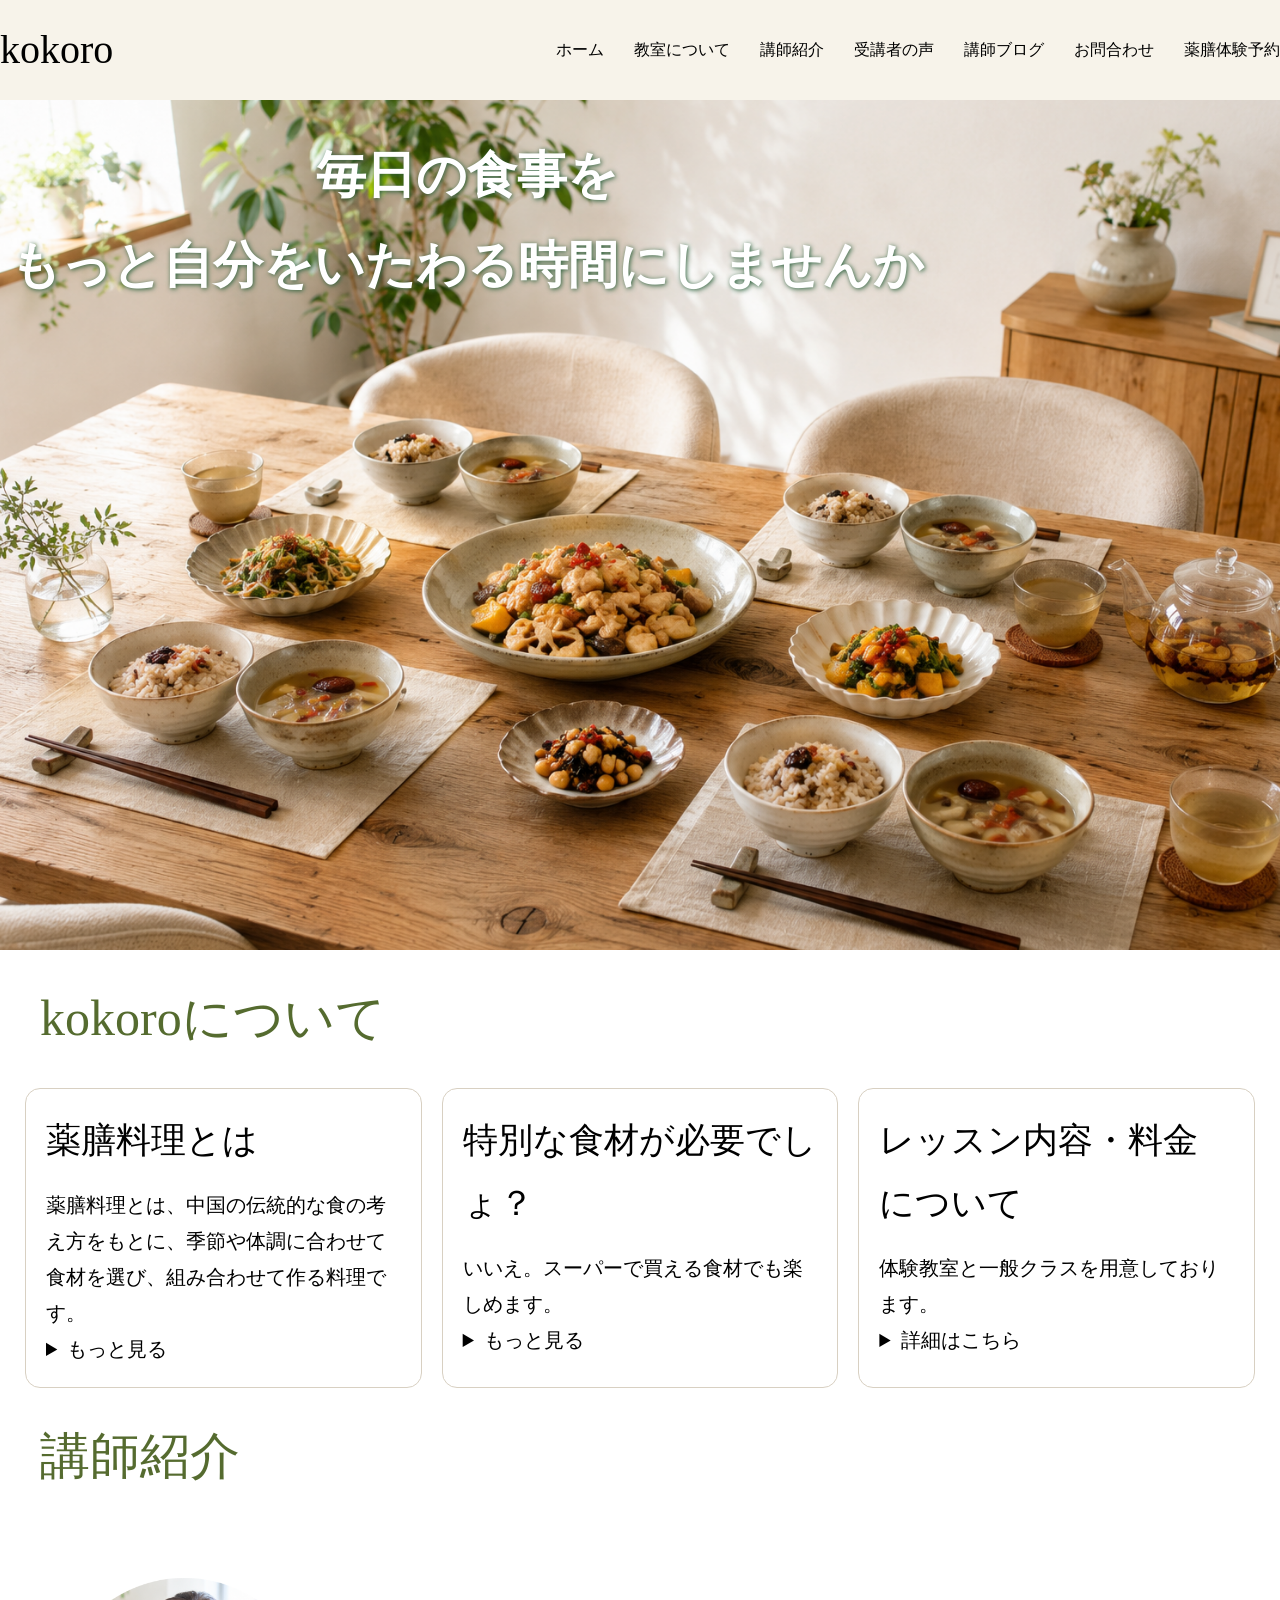
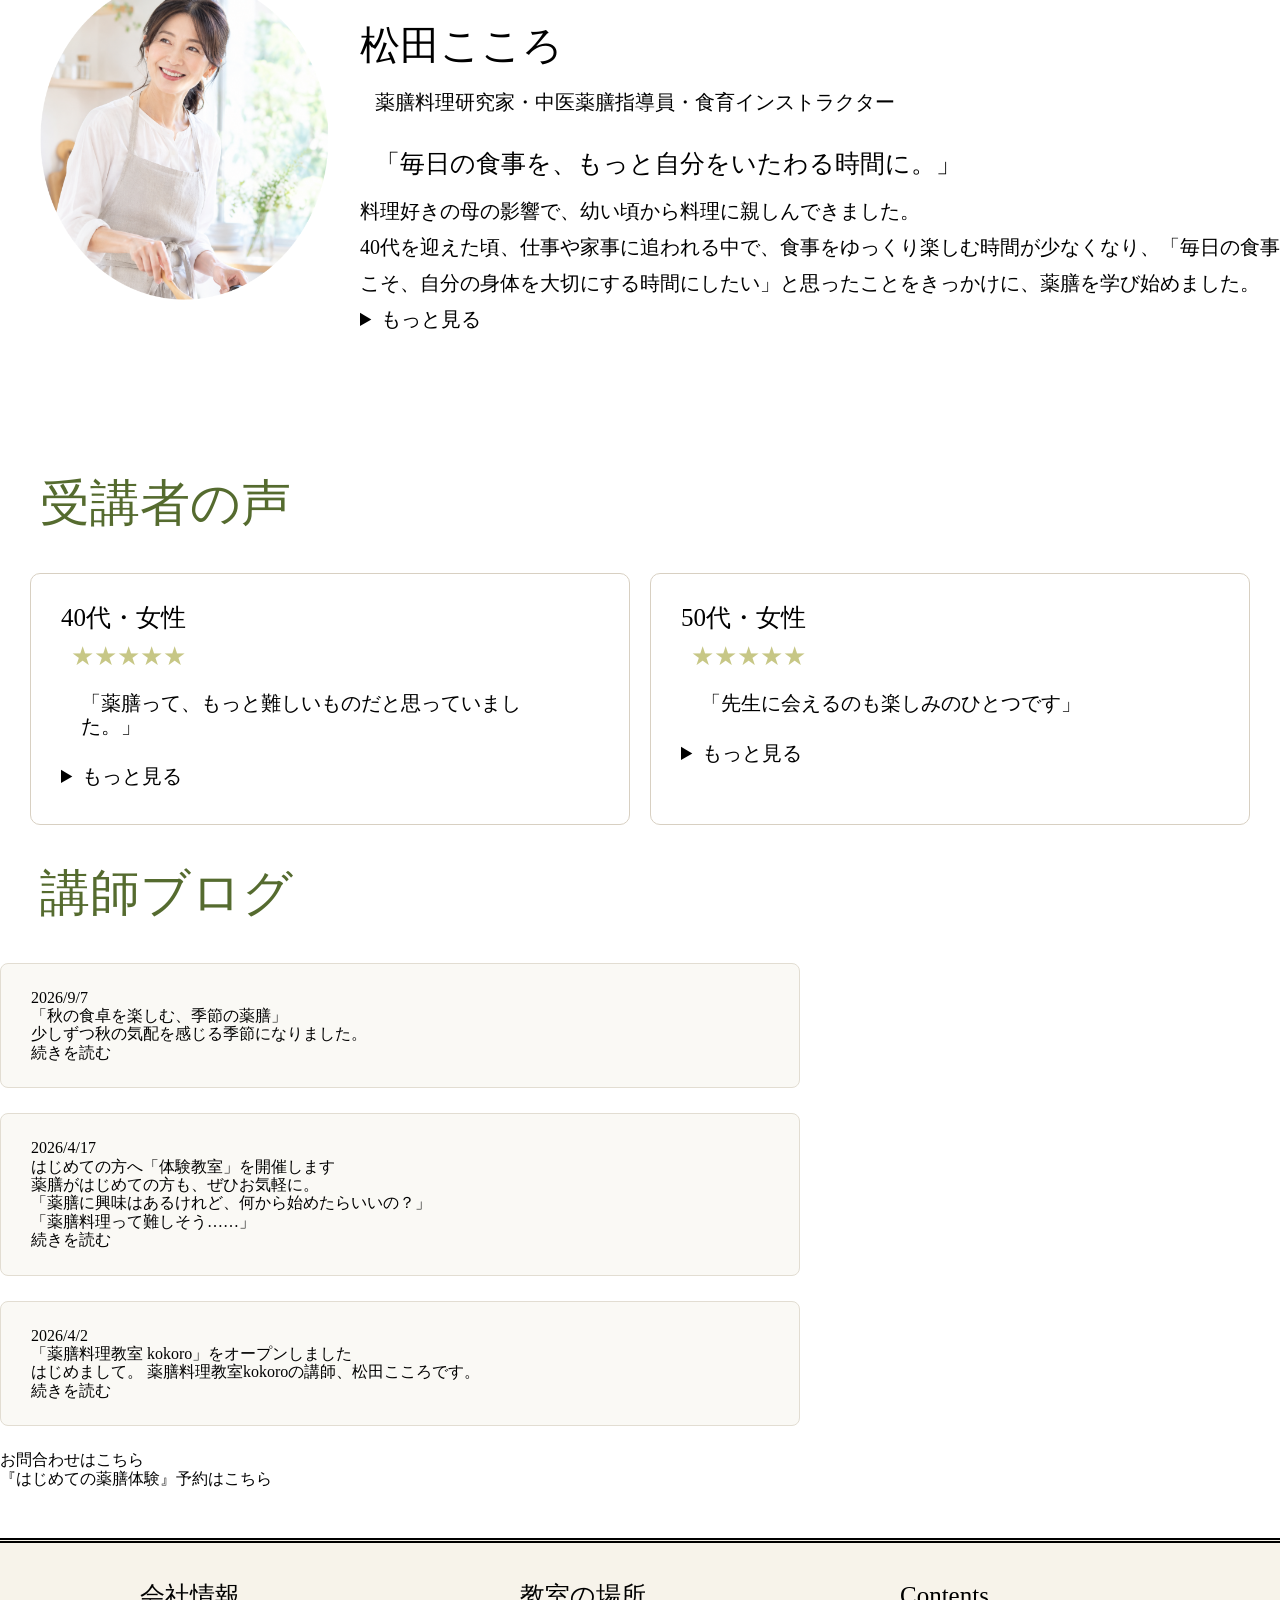
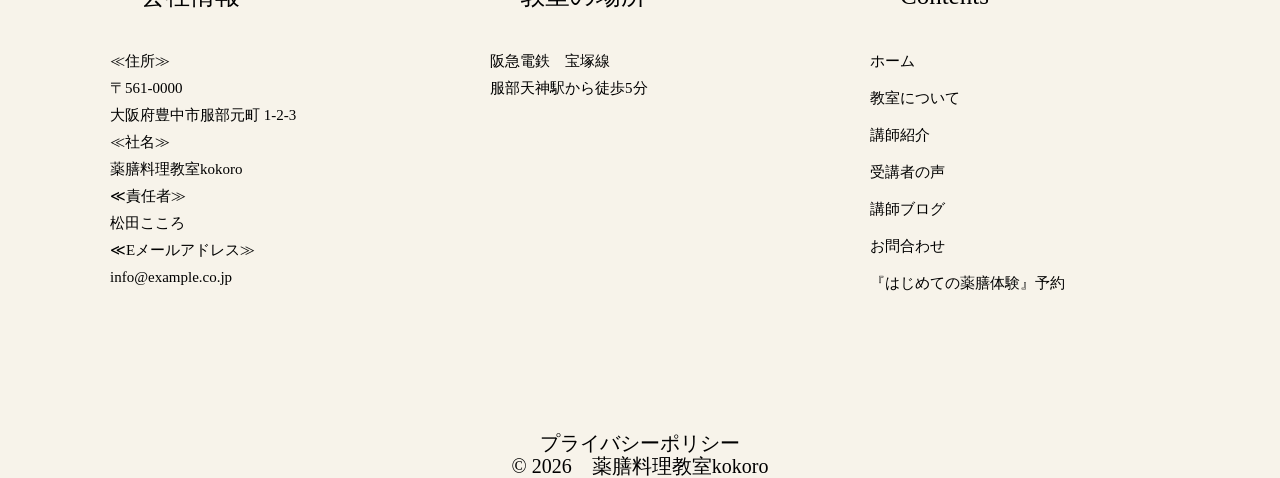
==== index.html @ db812b92 "kokoro/koushi/blogに空白追加。koushiにもっと見る追加" ====
<!doctype html>
<html lang="jp">
  <head>
    <meta charset="UTF-8" />
    <meta name="viewport" content="width=device-width, initial-scale=1.0" />
    <link rel="stylesheet" href="./styles/common/reset.css" />
    <link rel="stylesheet" href="./styles/common/common.css" />
    <link rel="stylesheet" href="./styles/common/header.css" />
    <link rel="stylesheet" href="./styles/pages/style.css" />
    <link rel="stylesheet" href="./styles/content/koushi.css" />
    <link rel="stylesheet" href="./styles/content/voice.css" />
    <link rel="stylesheet" href="./styles/content/koushivlog.css" />
    <link rel="stylesheet" href="./styles/common/footer.css" />
    <link rel="stylesheet" href="./styles/parts/card.css" />
    <link rel="stylesheet" href="./styles/parts/button.css" />
    <link rel="stylesheet" href="./styles/content/blog-main.css" />
    <link rel="stylesheet" href="./styles/animation/btn.css" />
    <title>薬膳料理教室kokoro</title>
  </head>

  <body>
    <header class="header-wrapper">
      <div class="flex">
        <h1 class="header-title">
          <a href="/index.html">kokoro</a>
        </h1>
        <nav class="sp-nav pc-nav">
          <ul class="flex">
            <li class="menu-list">
              <a class="base-hover" href="#">ホーム</a>
            </li>
            <li class="menu-list">
              <a class="base-hover" href="#kokoro">教室について</a>
            </li>
            <li class="menu-list">
              <a class="base-hover" href="#koushi">講師紹介</a>
            </li>
            <li class="menu-list">
              <a class="base-hover" href="#voice">受講者の声</a>
            </li>
            <li class="menu-list">
              <a class="base-hover" href="#koushi-vlog">講師ブログ</a>
            </li>
            <li class="menu-list">
              <a class="base-hover" href="contact.html">お問合わせ</a>
            </li>
            <li class="menu-list">
              <a class="base-hover" href="book.html">薬膳体験予約</a>
            </li>
          </ul>
        </nav>
      </div>
    </header>

    <div class="top-image">
      <img src="images/yakuzen-top2.png" alt="トップ画像" />
      <p class="top-text">
        毎日の食事を<br />
        もっと自分をいたわる時間にしませんか
      </p>
    </div>

    <main>
      <!-- section は大枠 -->
      <section id="kokoro">
        <h2 class="section-title">kokoroについて</h2>
        <div class="kokoro-content">
          <div class="discription-card">
            <h2 class="daimei">薬膳料理とは</h2>
            <p>
              薬膳料理とは、中国の伝統的な食の考え方をもとに、季節や体調に合わせて食材を選び、組み合わせて作る料理です。
            </p>
            <details>
              <summary>もっと見る</summary>
              「薬膳」と聞くと、漢方薬のような特別な料理をイメージする方もいるかもしれません。
              <br />
              でも、薬膳の基本は、毎日の食事を大切にすること。
              <br />
              旬の野菜や肉、魚、穀物など、普段食べている食材にも、それぞれの性質や特徴があると考えます。
              <br />
              そのため、季節や自分の体調に合わせて食材を選ぶことで、食事を楽しみながら身体をいたわることができます。
            </details>
          </div>

          <div class="discription-card">
            <h2 class="daimei">特別な食材が必要でしょ？</h2>
            <p>いいえ。スーパーで買える食材でも楽しめます。</p>
            <details>
              <summary>もっと見る</summary>
              薬膳にはクコの実やなつめなど、普段あまり使わない食材もあります。
              <br />
              しかし、毎日の薬膳に特別な食材をたくさん揃える必要はありません。
              <br />
              しょうがやにんじん、きのこなどスーパーで買える食材で大丈夫！
              <br />
              また春は春野菜、秋はきのこ、冬はしょうがなど旬の食材を楽しみながら季節の変化に合わせて食事を考えるのも薬膳の魅力です。
            </details>
          </div>

          <div class="discription-card">
            <h2 class="daimei">レッスン内容・料金について</h2>
            <p>体験教室と一般クラスを用意しております。</p>
            <details>
              <summary>詳細はこちら</summary>
              <h4 class="lesson">はじめての薬膳体験</h4>
              <p>料金：3,500円（税込み）</p>

              <h4 class="lesson">季節の薬剤レッスン</h4>
              <p>料金：5,500円（税込み）</p>

              <h4 class="lesson">共通内容</h4>
              <ul>
                <li>4名様までの少人数制</li>
                <li>薬膳の基本</li>
                <li>季節の薬膳茶</li>
                <li>薬膳料理を2〜3品調理</li>
                <li>試食</li>
              </ul>
            </details>
          </div>
        </div>
      </section>

      <section id="koushi">
        <h2 class="section-title koushi-title-sp-m tab-m40">講師紹介</h2>
        <div class="koushi-content flex">
          <img src="images/teacher.png" alt="講師" class="koushi-img" />
          <div class="flex1">
            <h1 class="name">松田こころ</h1>
            <p class="explain size">
              薬膳料理研究家・中医薬膳指導員・食育インストラクター
            </p>
            <p class="everyday">
              「毎日の食事を、もっと自分をいたわる時間に。」
            </p>
            <p class="explain-content size">
              料理好きの母の影響で、幼い頃から料理に親しんできました。
              <br />
              40代を迎えた頃、仕事や家事に追われる中で、食事をゆっくり楽しむ時間が少なくなり、「毎日の食事こそ、自分の身体を大切にする時間にしたい」と思ったことをきっかけに、薬膳を学び始めました。
              <details class="size">
                <summary>もっと見る</summary>
                薬膳を学ぶ中で感じたのは、薬膳は決して特別な料理ではないということ。
                スーパーで手に入る身近な食材を使い、季節やその日の自分の状態に合わせて食材を選ぶ。
                そんな小さな工夫から始められることに魅力を感じています。
                <br />
                現在は、40代・50代の女性を中心に、「無理なく続けられる薬膳」をテーマにした料理教室を開催しています。
                <br />
                難しい知識や特別な食材に頼るのではなく、毎日の食卓に取り入れやすい薬膳を、一緒に楽しんでいただけたら嬉しいです。
                <br />
                食べることを楽しみながら、これからの自分をいたわる。
                そんな時間を、kokoroで過ごしていただければと思っています。
              </details>
            </p>
          </div>
        </div>
      </section>

      <section id="voice">
        <!-- id はタグ単体につけない方がいいです
       section 等大枠だけにつけるべきですねっ -->
        <h2 class="section-title voice-title-sp-m">受講者の声</h2>
        <div class="voice-content">
          <!-- ここは中身なので div にする -->
          <!-- 
          イメージで言うとセクションをつける項目、タイトルです
          目次に書かれている題名がそれぞれ section になると思うといいと思います！
          section ごとの各まとまりに対して div を使うといいです！
            -->
          <div class="flex1 voice-wrap">
            <p>40代・女性</p>
            <p class="star">★★★★★</p>
            <h4 class="voice-title">
              「薬膳って、もっと難しいものだと思っていました。」
            </h4>
            <details class="size">
              <summary class="base-hover">もっと見る</summary>
              ここ数年、なんとなく身体の調子がすっきりしない日が続き、食生活を見直してみようと思ったことが、薬膳に興味を持ったきっかけです。
              <br />
              こちらの教室に参加する前は、薬膳というと特別な食材を使った難しい料理をイメージしていました。
              <br />
              でも実際のレッスンでは、スーパーで普段から買っている食材がたくさん使われていてびっくり。
              <br />
              季節に合わせた食材の選び方や、毎日の食事に取り入れるちょっとした工夫を教えていただき「これなら私にも続けられそう」と思えました。
              <br />
              料理を作ったあとは、みんなでいろいろな話をしながらゆっくり食事ができるのが楽しい時間となっています。
              <br />
              食事をただ済ませるのではなく、自分の身体や暮らしを見つめる時間になりました。
              <br />
              これからも無理なく楽しみながら、薬膳を日々の食卓に取り入れていきたいです。
            </details>
          </div>

          <div class="flex1 voice-wrap">
            <p>50代・女性</p>
            <p class="star">★★★★★</p>
            <h4 class="voice-title">「先生に会えるのも楽しみのひとつです」</h4>
            <details class="size">
              <summary class="base-hover">もっと見る</summary>
              薬膳に興味があって通い始めましたが、今では先生に会えることも教室に通う楽しみのひとつになっています。
              <br />
              先生は知識が豊富なのに、とても気さくで話しやすく、分からないことも気軽に聞けるので、毎回楽しく参加しています。
              <br />
              料理をしながら先生や皆さんとお話ししたり、作った料理をゆっくり味わったり……。
              <br />
              忙しい毎日の中で、ここに来ると自然と肩の力が抜けて、自分のための時間を過ごせていると感じます。
              <br />
              薬膳の知識だけでなく、食事を楽しむことや、自分を大切にすることも教えてもらっている気がします。
              <br />
              「また先生に会いに行きたい」と思える、私にとって大切な場所です。
            </details>
          </div>
        </div>
      </section>

      <!--
        id はsection などの大枠につける。
        css は特別な理由がない限り id には使わない
      -->
      <section id="koushi-vlog">
        <h2 class="koushi-title">講師ブログ</h2>
        <article>
          <p class="date">2026/9/7</p>
          <h3 class="title">「秋の食卓を楽しむ、季節の薬膳」</h3>
          <p class="write">少しずつ秋の気配を感じる季節になりました。</p>
          <a href="blog3.html">続きを読む</a>
        </article>

        <article>
          <p class="date">2026/4/17</p>
          <h3 class="title">はじめての方へ「体験教室」を開催します</h3>
          <p class="write">
            薬膳がはじめての方も、ぜひお気軽に。
            <br />
            「薬膳に興味はあるけれど、何から始めたらいいの？」
            <br />
            「薬膳料理って難しそう……」
          </p>
          <a href="blog2.html">続きを読む</a>
        </article>

        <article>
          <p class="date">2026/4/2</p>
          <h3 class="title">「薬膳料理教室 kokoro」をオープンしました</h3>
          <p class="write">
            はじめまして。 薬膳料理教室kokoroの講師、松田こころです。
          </p>
          <a href="blog1.html">続きを読む</a>
        </article>
      </section>

      <a href="contact.html" class="button">お問合わせはこちら</a>
      <br />
      <a href="book.html" class="button">『はじめての薬膳体験』予約はこちら</a>
    </main>

    <footer>
      <section class="footer-section">
        <div class="footer-content">
          <h4 class="info">会社情報</h4>
          <address>
            ≪住所≫
            <br />
            〒561-0000
            <br />
            大阪府豊中市服部元町 1-2-3
            <br />
            ≪社名≫
            <br />
            薬膳料理教室kokoro
            <br />
            ≪責任者≫
            <br />
            松田こころ<br />
            ≪Eメールアドレス≫
            <br />
            info@example.co.jp
          </address>
        </div>

        <div class="footer-content">
          <h4 class="info">教室の場所</h4>
          <p>
            阪急電鉄　宝塚線
            <br />
            服部天神駅から徒歩5分
          </p>
          <iframe
            class="map"
            src="https://www.google.com/maps/embed?pb=!1m18!1m12!1m3!1d3277.7095308109983!2d135.4757519!3d34.762909199999996!2m3!1f0!2f0!3f0!3m2!1i1024!2i768!4f13.1!3m3!1m2!1s0x6000e53d0831b3b5%3A0x4948a65c8e7365b4!2z44CSNTYxLTA4NTEg5aSn6Ziq5bqc6LGK5Lit5biC5pyN6YOo5YWD55S677yR5LiB55uu77yS4oiS77yT!5e0!3m2!1sja!2sjp!4v1788955682060!5m2!1sja!2sjp"
            width="300"
            height="300"
          ></iframe>
        </div>

        <div class="footer-content">
          <h4 class="info">Contents</h4>
          <a class="base-hover" href="index.html#">ホーム</a>
          <a class="base-hover" href="#kokoro">教室について</a>
          <a class="base-hover" href="#koushi">講師紹介</a>
          <a class="base-hover" href="#voice">受講者の声</a>
          <a class="base-hover" href="#koushi-vlog">講師ブログ</a>
          <a class="base-hover" href="contact.html">お問合わせ</a>
          <a class="base-hover" href="book.html">『はじめての薬膳体験』予約</a>
        </div>
      </section>

      <div class="footer-bottom">
        <a href="privacy.html">プライバシーポリシー</a>
        <p>&copy; 2026　薬膳料理教室kokoro</p>
      </div>
    </footer>
  </body>
</html>
---- styles/common/common.css ----
.flex {
  display: flex;
}

.size {
  font-size: 20px;
}

.flex1 {
  flex: 1;
}
---- styles/common/header.css ----
.header-wrapper {
  background: #f7f3ea;
  width: auto;
  height: 100px;
  line-height: 100px;
}

.header-title {
  font-size: 40px;
}

.header-wrapper .flex {
  display: flex;
  justify-content: space-between;
  align-items: center;
}

nav ul {
  display: flex;
  gap: 30px;
  margin: 0;
  padding: 0;
}

.top-image {
  position: relative;
  margin-left: -20px;
  margin-right: -20px;
}

.top-image img {
  width: 100%;
  height: 850px;
  object-fit: cover;
}

.top-text {
  position: absolute;
  top: 30px;
  left: 30px;
  font-size: 50px;
  font-weight: bold;
  color: white;
  text-shadow: 1px 1px 5px #2d603c;
  text-align: center;
  line-height: 1.8;
}

/* 分からなくなったら一番わかりやすいcss を効かせる */
/* 文字色、サイズ、背景色 */
@media screen and (max-width: 768px) {
  .sp-nav {
    display: none;
  }

  .header-wrapper {
    .background: #f7f3ea;
    width: auto;
    height: 100px;
  }

  .top-image img {
    position: relative;
    width: 100%;
    height: auto;
    object-fit: cover;
  }

  .top-text {
    position: absolute;
    top: 30px;
    left: 30px;

    font-size: 25px;
    font-weight: bold;
    color: white;
    text-shadow: 1px 1px 5px #2d603c;
    text-align: center;
    line-height: 1.8;
  }
}

@media screen and (max-width: 380px) {
  .top-text {
    display: none;
  }

  .top-image img {
    position: relative;
    width: 100%;
    height: auto;
    object-fit: cover;
  }
}
---- styles/pages/style.css ----
.section-title {
  font-size: 50px;
  color: darkolivegreen;
  margin: 40px;
}

.lesson {
  display: inline-block;
  background: linear-gradient(transparent 70%, #bfd9c4 0%);
}

@media screen and (max-width: 768px) {
  .section-title {
    font-size: 30px;
    color: darkolivegreen;
  }
}

@media screen and (max-width: 380px) {
  .section-title {
    font-size: 20px;
    color: darkolivegreen;
    margin: 20px;
  }

  /* 後勝ち */
  .koushi-title-sp-m {
    margin: 20px 40px 0px;
  }

  .voice-title-sp-m {
    margin: 25px;
  }
}
---- styles/content/koushi.css ----
.koushi-content {
  align-items: center;
}

.koushi-img {
  width: 300px;
  height: auto;
  margin: 30px;
}

.name {
  font-size: 40px;
}

.explain {
  padding: 15px;
}

.everyday {
  font-size: 25px;
  padding: 15px;
}

.explain-content {
  line-height: 1.8;
}

@media screen and (max-width: 768px) {
  #koushi {
    margin: 40px;
  }
}

@media screen and (max-width: 380px) {
  #koushi {
    margin: 20px 40px 0px;
  }

  .koushi-content {
    display: flex;
    flex-direction: column;
  }

  .koushi-img {
    width: 70%;
    height: auto;
    margin: 0px;
  }

  .name {
    font-size: 20px;
    margin-left: 10px;
  }

  .explain {
    font-size: 15px;
  }

  .everyday {
    font-size: 20px;
  }

  .explain-content {
    font-size: 15px;
  }
}
---- styles/content/voice.css ----
.voice-content {
  display: flex;
  justify-content: space-around;
  font-size: 25px;
  margin: 30px;
  gap: 20px;
}

.voice-content .voice-wrap {
  padding: 30px;
  border: 1px solid #d8d0c2;
  border-radius: 10px;
}

.voice-title {
  font-size: 25px;
  margin: 20px;
}

.size {
  line-height: 1.8;
}

.star {
  font-size: 26px;
  margin: 10px;
  color: rgb(199, 199, 134);
}

.voice-title {
  font-size: 20px;
  margin: 20px;
}

@media screen and (max-width: 768px) {
  #voice {
    font-size: 30px;
    color: darkolivegreen;
  }
}

@media screen and (max-width: 380px) {
  #voice {
    font-size: 20px;
    color: darkolivegreen;
    margin: 25px;
  }

  .voice-content {
    font-size: 15px;
    flex-direction: column;
  }

  .voice-title {
    font-size: 20px;
  }

  .size {
    font-size: 15px;
  }
}
---- styles/content/koushivlog.css ----
.koushi-title {
  font-size: 50px;
  color: darkolivegreen;
  margin: 40px;
}
@media screen and (max-width: 768px) {
  .koushi-title {
    font-size: 30px;
    color: darkolivegreen;
  }
}

@media screen and (max-width: 380px) {
  .koushi-title {
    font-size: 20px;
    color: darkolivegreen;
  }
}
---- styles/common/footer.css ----
.footer-section {
  display: flex;
  justify-content: center;
  gap: 80px;
  margin-top: 50px;
  border-top: 5px double;
}

.footer-content {
  flex: 0 1 300px;
  font-size: 20px;
  line-height: 1.8;
}

.footer-content a {
  display: block;
  margin-bottom: 10px;
}

.info {
  padding: 30px;
  font-size: 25px;
}

.footer-bottom {
  margin-top: 30px;
  text-align: center;
  font-size: 20px;
}

footer {
  background-color: #f7f3ea;
}

@media screen and (max-width: 768px) {
  .map {
    width: 150px;
    height: 150px;
  }
}

.footer-content {
  font-size: 15px;
}
---- styles/parts/card.css ----
.kokoro-content {
  display: flex;
  justify-content: space-around;
  gap: 20px;
  font-size: 20px;
  margin: 25px;
}

.kokoro-content .discription-card {
  flex: 1;
  border: 1px solid #d8d0c2;
  padding: 20px;
  border-radius: 15px;
  line-height: 1.8;
}

.daimei {
  font-size: 35px;
  padding-bottom: 15px;
}

@media screen and (max-width: 768px) {
  .kokoro-content {
    font-size: 15px;
  }

  .daimei {
    font-size: 20px;
    padding-bottom: 15px;
  }
}

@media screen and (max-width: 380px) {
  .kokoro-content {
    font-size: 15px;
    flex-direction: column;
  }
}
---- styles/parts/button.css ----
.bar-button {
  margin-top: 40px;
  position: relative;
  display: inline-block;
  font-weight: bold;
  font-size: 20px;
  padding: 20px 0 16px;
  text-decoration: none;
  color: #699b5f;
  transition: 0.4s;
}

.bar-button:before {
  position: absolute;
  content: '';
  width: 100%;
  height: 4px;
  top: 100%;
  left: 0;
  border-radius: 3px;
  background: #699b5f;
  transition: 0.2s;
}

.bar-button:after {
  position: absolute;
  content: '';
  width: 100%;
  height: 4px;
  top: 0;
  left: 0;
  border-radius: 3px;
  background: #699b5f;
  transition: 0.2s;
}

.bar-button:hover:before {
  top: -webkit-calc(100% - 3px);
  top: calc(100% - 3px);
}

.bar-button:hover:after {
  top: 3px;
}

.form-button {
  display: flex;
  gap: 40px;
}

/* button は btn と略すことが多いかもです！ */
---- styles/content/blog-main.css ----
article {
  max-width: 800px;
  margin: 0 0 25px;
  padding: 25px 30px;
  border: 1px solid #e2ddd2;
  border-radius: 8px;
  background-color: #faf9f5;
}

/* このような感じにわかりやすい名前をつける方が良いです！ */
.blog-date {
  margin: 0 0 15px;
  font-size: 13px;
}

.blog-title {
  font-size: 20px;
  margin-bottom: 10px;
}

.blog-detail {
  font-size: 15px;
  line-height: 30px;
}
---- styles/animation/btn.css ----
.base-hover:hover {
  color: darkseagreen;
}
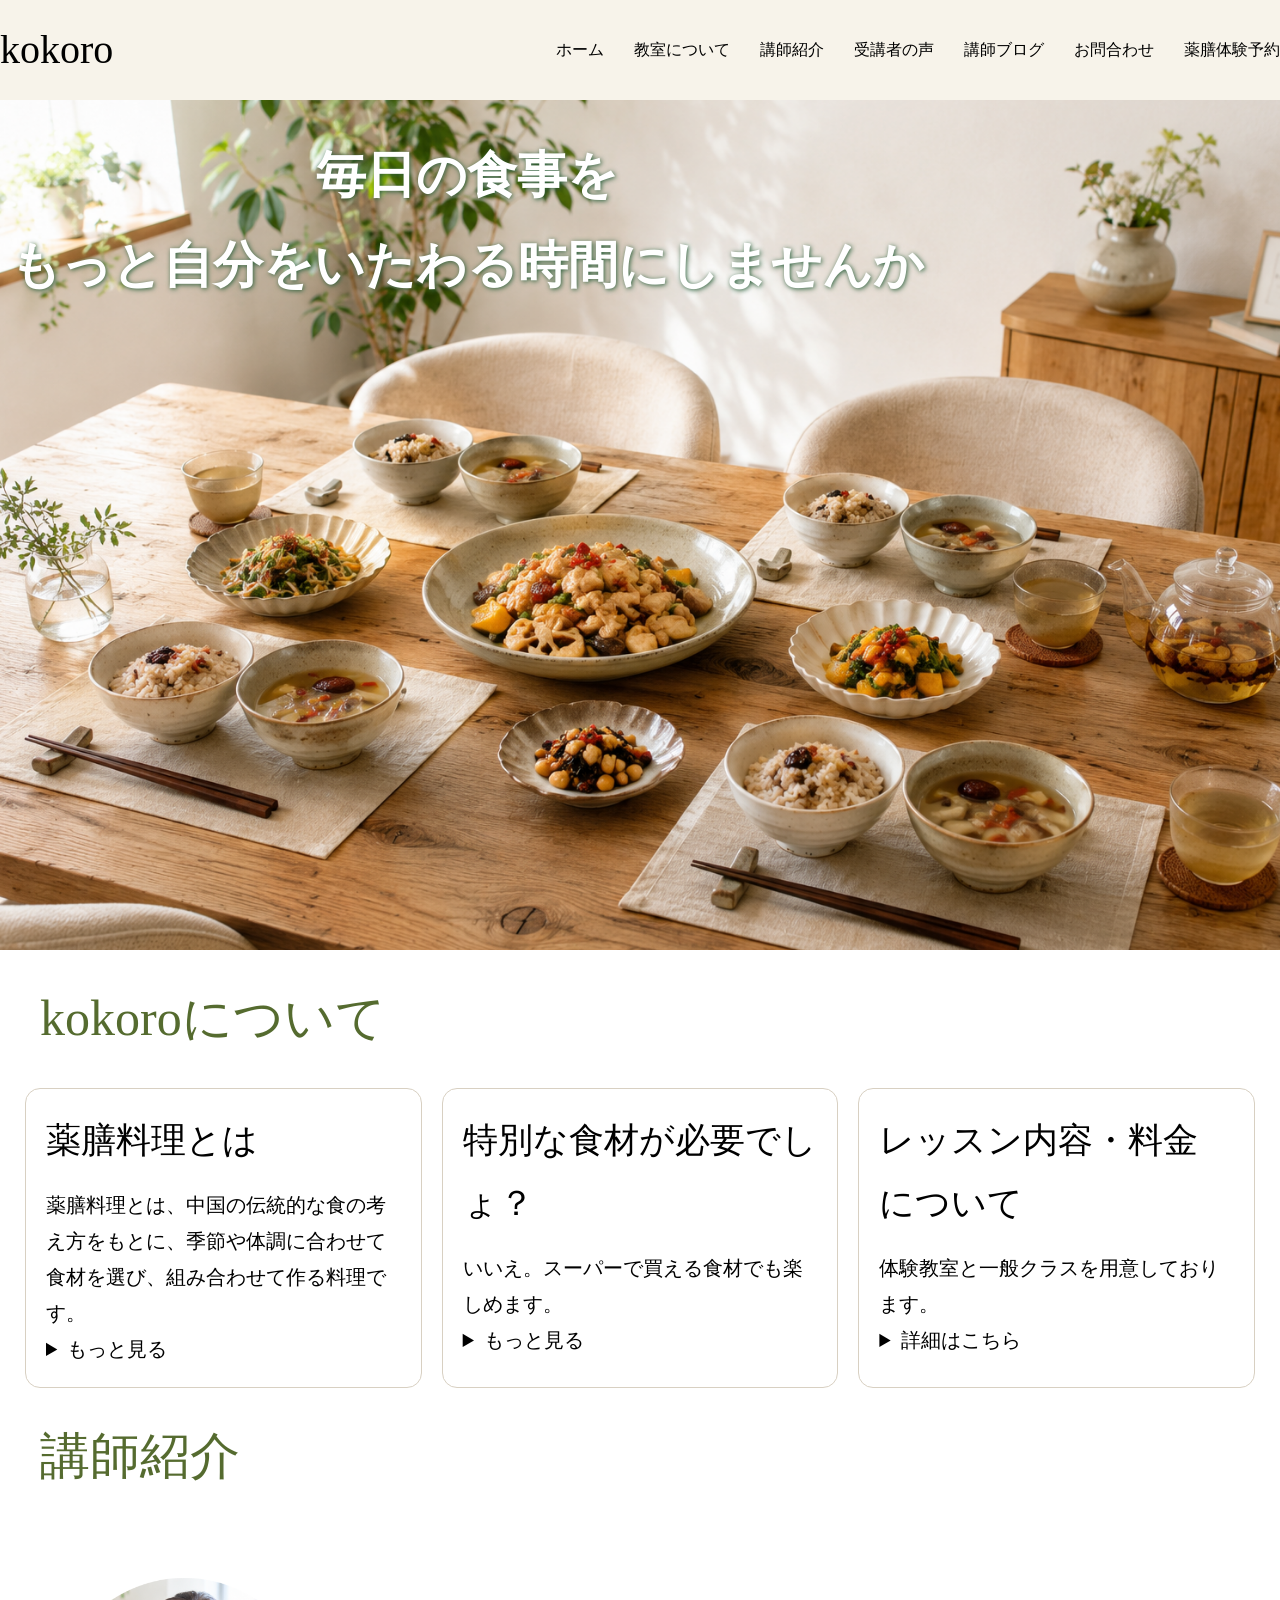
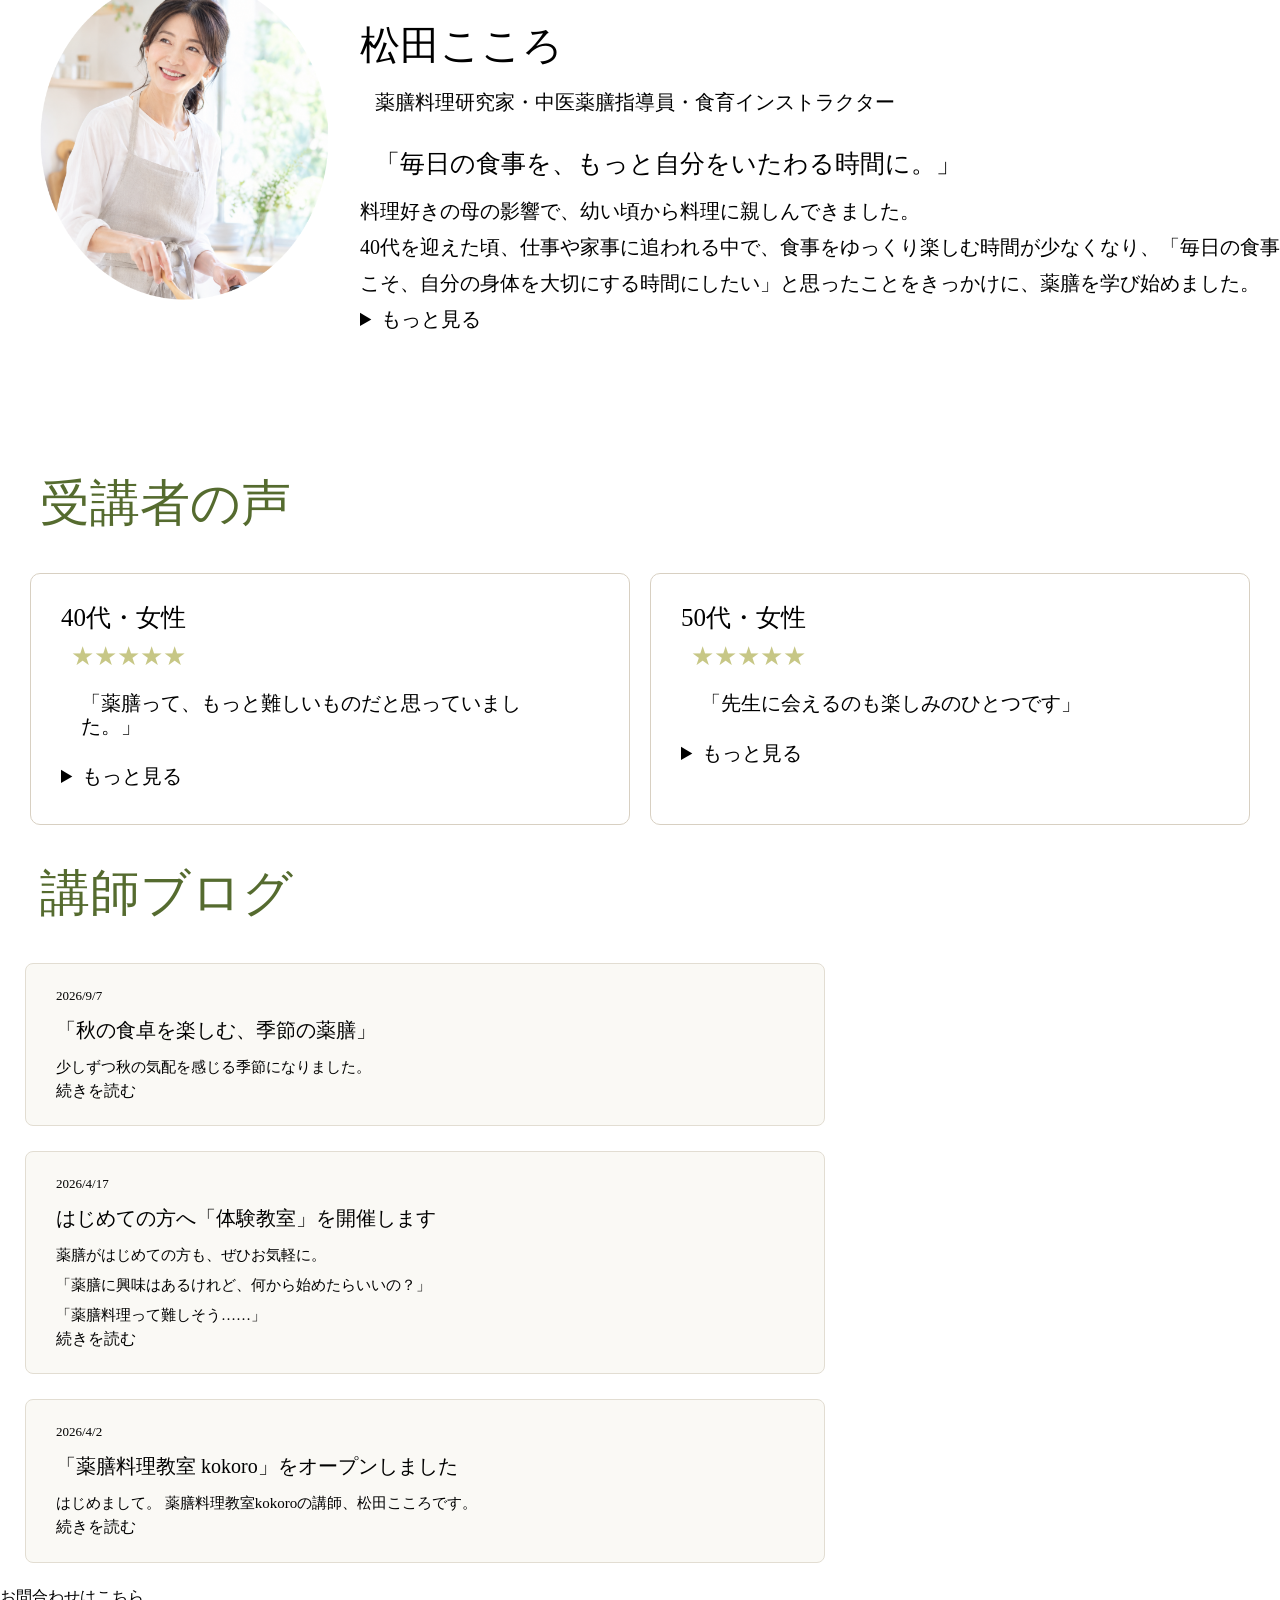
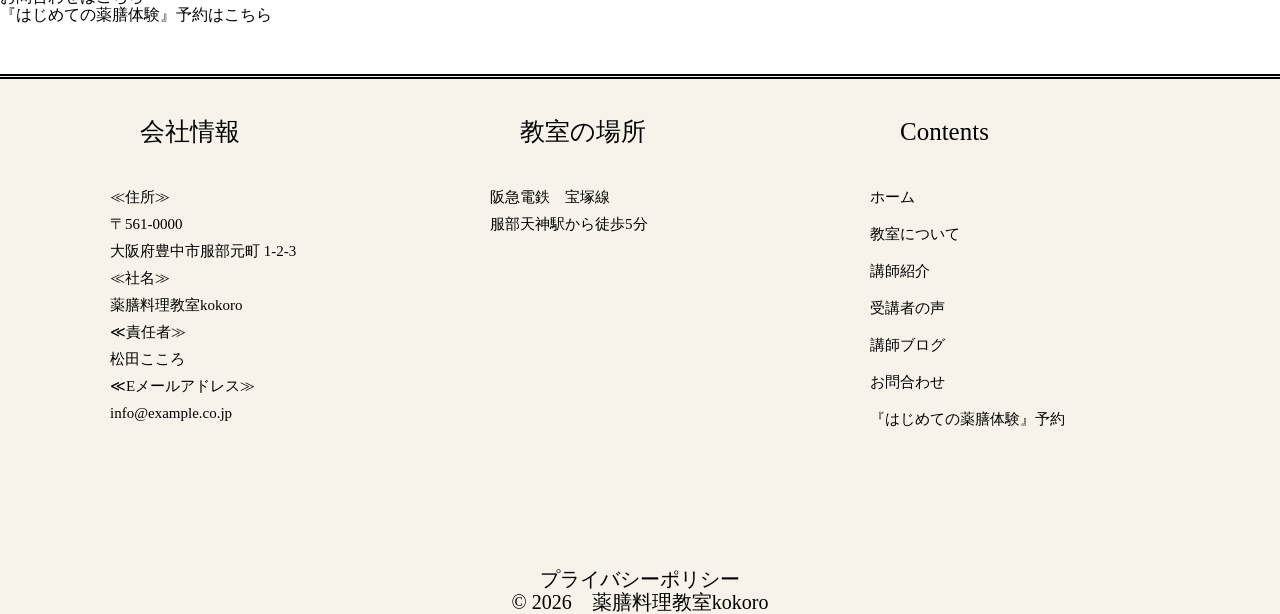
==== commit 24e95a14: "講師ブログに空白追加" ====
--- a/index.html
+++ b/index.html
@@ -217,15 +217,15 @@
         css は特別な理由がない限り id には使わない
       -->
       <section id="koushi-vlog">
-        <h2 class="koushi-title">講師ブログ</h2>
-        <article>
+        <h2 class="section-title">講師ブログ</h2>
+        <article class="blog-content">
           <p class="date">2026/9/7</p>
           <h3 class="title">「秋の食卓を楽しむ、季節の薬膳」</h3>
           <p class="write">少しずつ秋の気配を感じる季節になりました。</p>
           <a href="blog3.html">続きを読む</a>
         </article>
 
-        <article>
+        <article class="blog-content">
           <p class="date">2026/4/17</p>
           <h3 class="title">はじめての方へ「体験教室」を開催します</h3>
           <p class="write">
@@ -238,7 +238,7 @@
           <a href="blog2.html">続きを読む</a>
         </article>
 
-        <article>
+        <article class="blog-content">
           <p class="date">2026/4/2</p>
           <h3 class="title">「薬膳料理教室 kokoro」をオープンしました</h3>
           <p class="write">
--- a/styles/content/koushivlog.css
+++ b/styles/content/koushivlog.css
@@ -1,8 +1,3 @@
-.koushi-title {
-  font-size: 50px;
-  color: darkolivegreen;
-  margin: 40px;
-}
 @media screen and (max-width: 768px) {
   .koushi-title {
     font-size: 30px;
--- a/styles/content/blog-main.css
+++ b/styles/content/blog-main.css
@@ -1,24 +1,23 @@
-article {
+.blog-content {
   max-width: 800px;
-  margin: 0 0 25px;
+  margin: 0 25px 25px;
   padding: 25px 30px;
   border: 1px solid #e2ddd2;
   border-radius: 8px;
   background-color: #faf9f5;
 }
 
-/* このような感じにわかりやすい名前をつける方が良いです！ */
-.blog-date {
+.date {
   margin: 0 0 15px;
   font-size: 13px;
 }
 
-.blog-title {
+.title {
   font-size: 20px;
   margin-bottom: 10px;
 }
 
-.blog-detail {
+.write {
   font-size: 15px;
   line-height: 30px;
 }
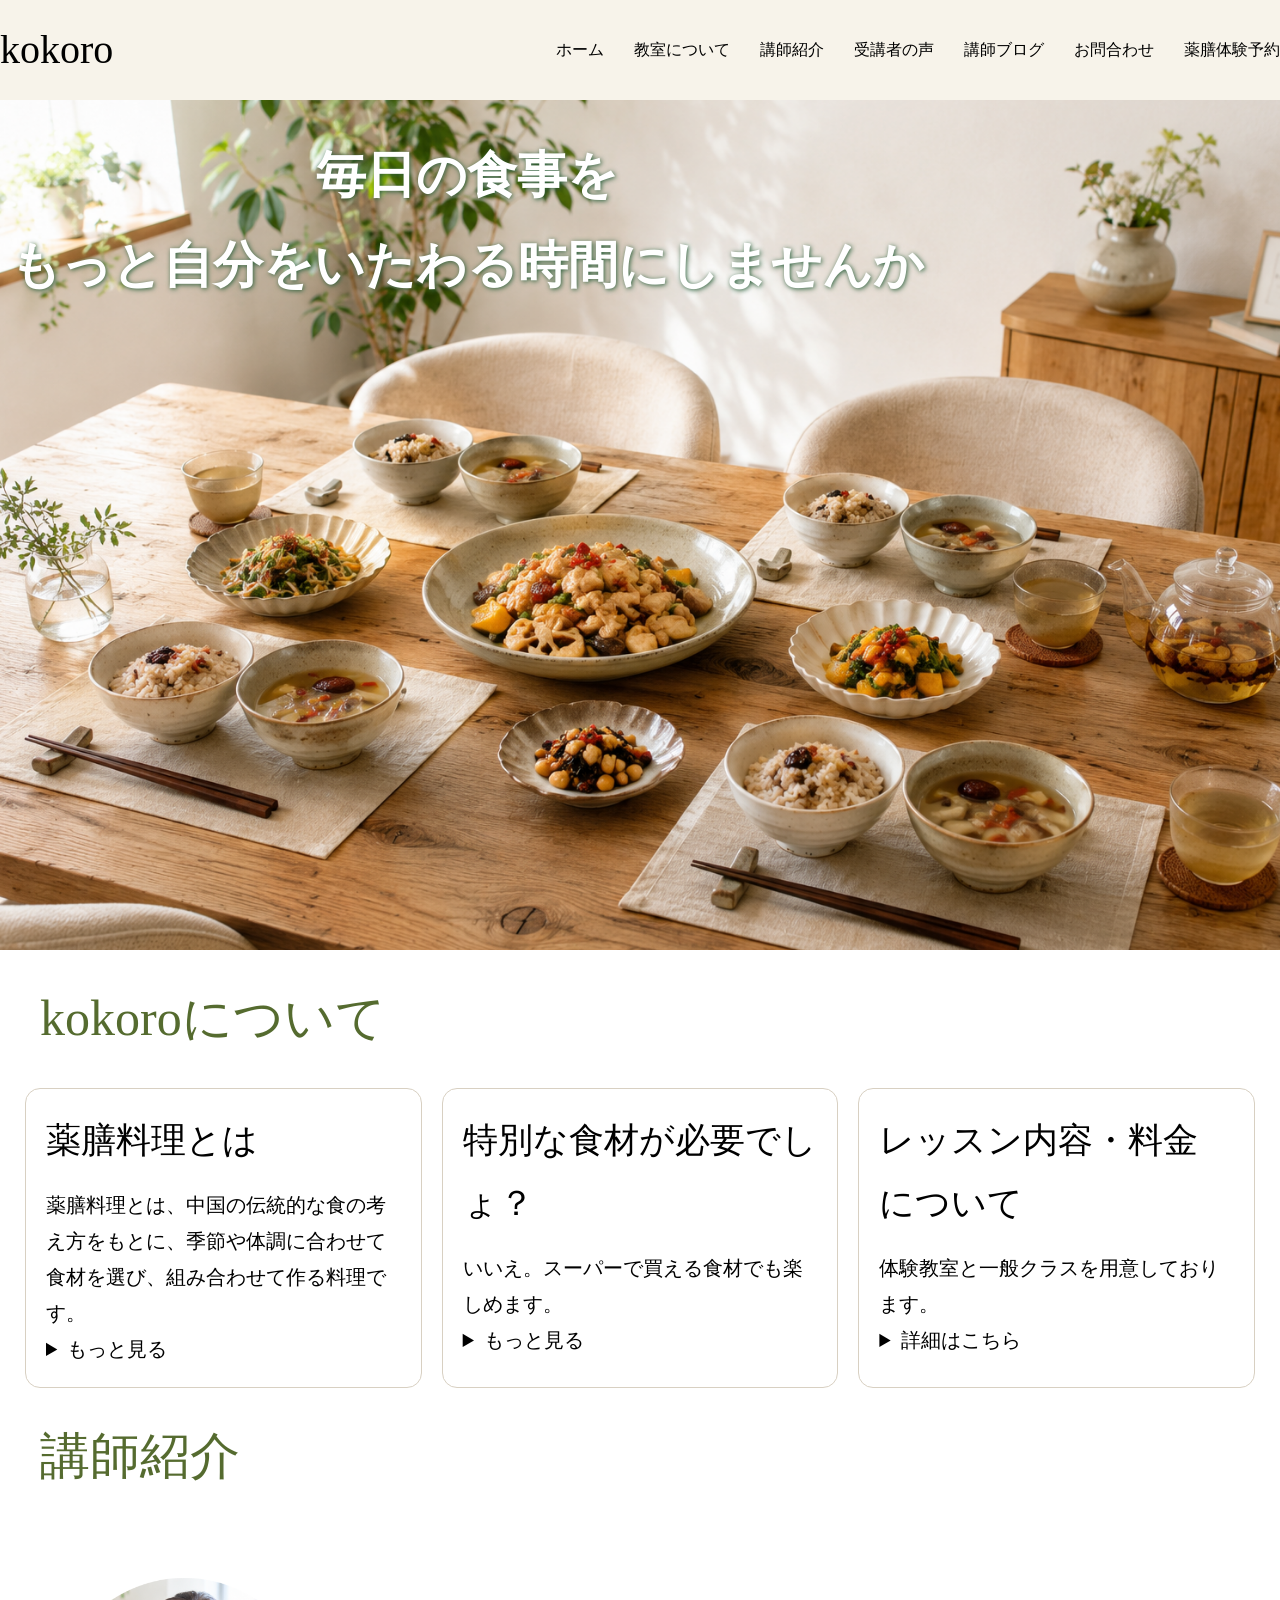
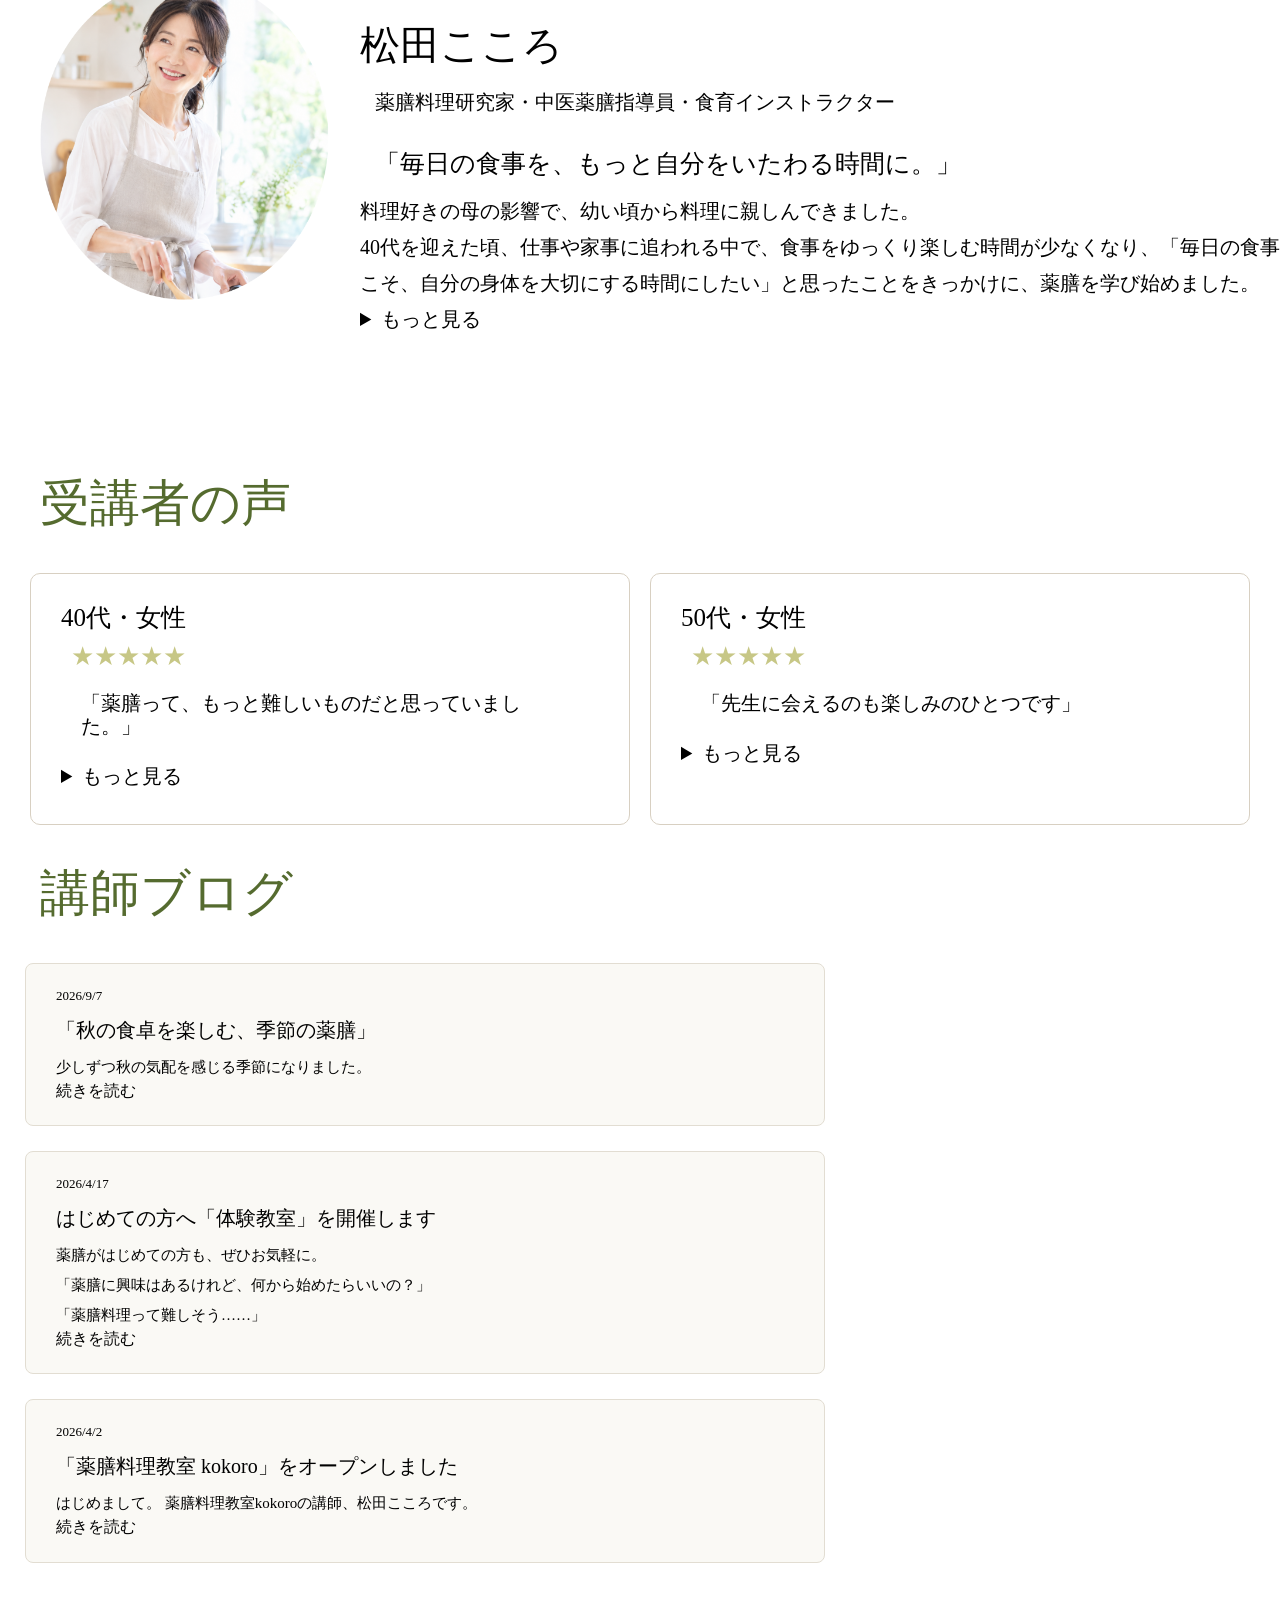
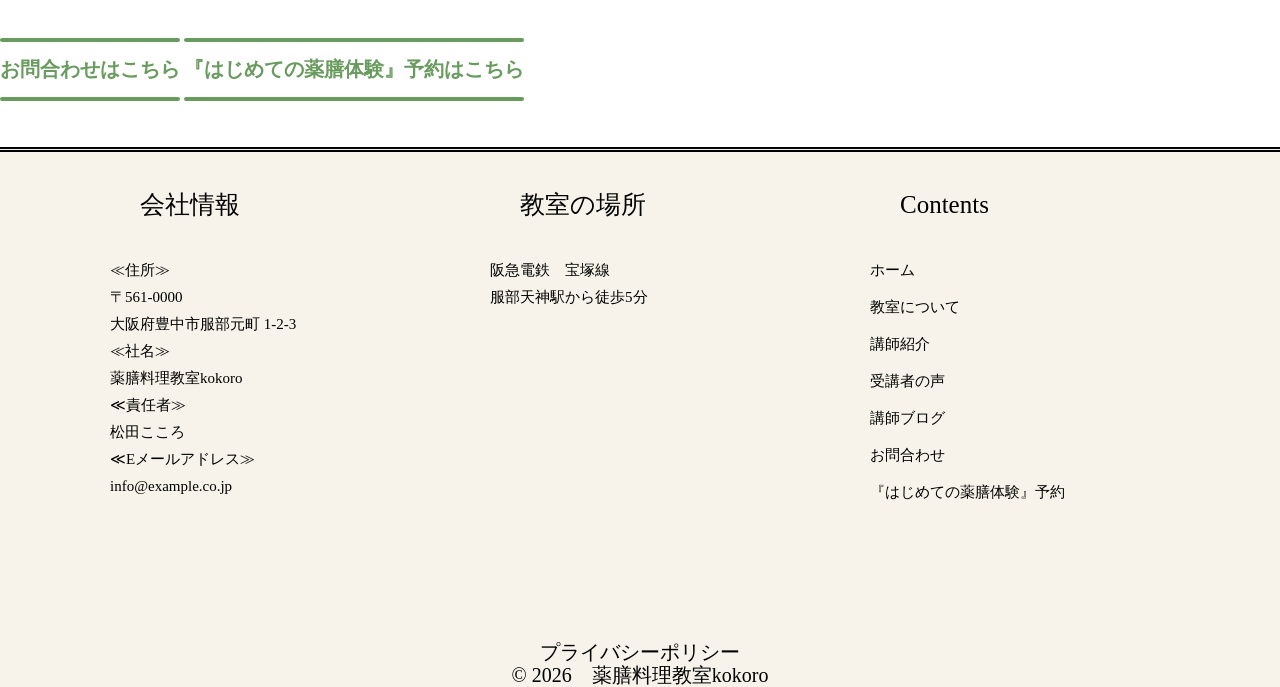
==== commit 8a087afe: "講師ブログの各ページ、問い合わせ・予約ページ、kokoroをクリックでトップにもどる設定" ====
--- a/index.html
+++ b/index.html
@@ -248,9 +248,12 @@
         </article>
       </section>
 
-      <a href="contact.html" class="button">お問合わせはこちら</a>
-      <br />
-      <a href="book.html" class="button">『はじめての薬膳体験』予約はこちら</a>
+      <div class="button-area">
+        <a href="contact.html" class="button">お問合わせはこちら</a>
+        <a href="book.html" class="button"
+          >『はじめての薬膳体験』予約はこちら</a
+        >
+      </div>
     </main>
 
     <footer>
--- a/styles/parts/button.css
+++ b/styles/parts/button.css
@@ -1,5 +1,5 @@
-.bar-button {
-  margin-top: 40px;
+.button {
+  margin-top: 50px;
   position: relative;
   display: inline-block;
   font-weight: bold;
@@ -10,9 +10,9 @@
   transition: 0.4s;
 }
 
-.bar-button:before {
+.button:before {
   position: absolute;
-  content: '';
+  content: "";
   width: 100%;
   height: 4px;
   top: 100%;
@@ -22,9 +22,9 @@
   transition: 0.2s;
 }
 
-.bar-button:after {
+.button:after {
   position: absolute;
-  content: '';
+  content: "";
   width: 100%;
   height: 4px;
   top: 0;
@@ -34,18 +34,21 @@
   transition: 0.2s;
 }
 
-.bar-button:hover:before {
+.button:hover:before {
   top: -webkit-calc(100% - 3px);
   top: calc(100% - 3px);
 }
 
-.bar-button:hover:after {
+.button:hover:after {
   top: 3px;
 }
 
 .form-button {
   display: flex;
-  gap: 40px;
+  margin: 40px;
 }
 
 /* button は btn と略すことが多いかもです！ */
+.prev-button {
+  margin-right: 300px;
+}
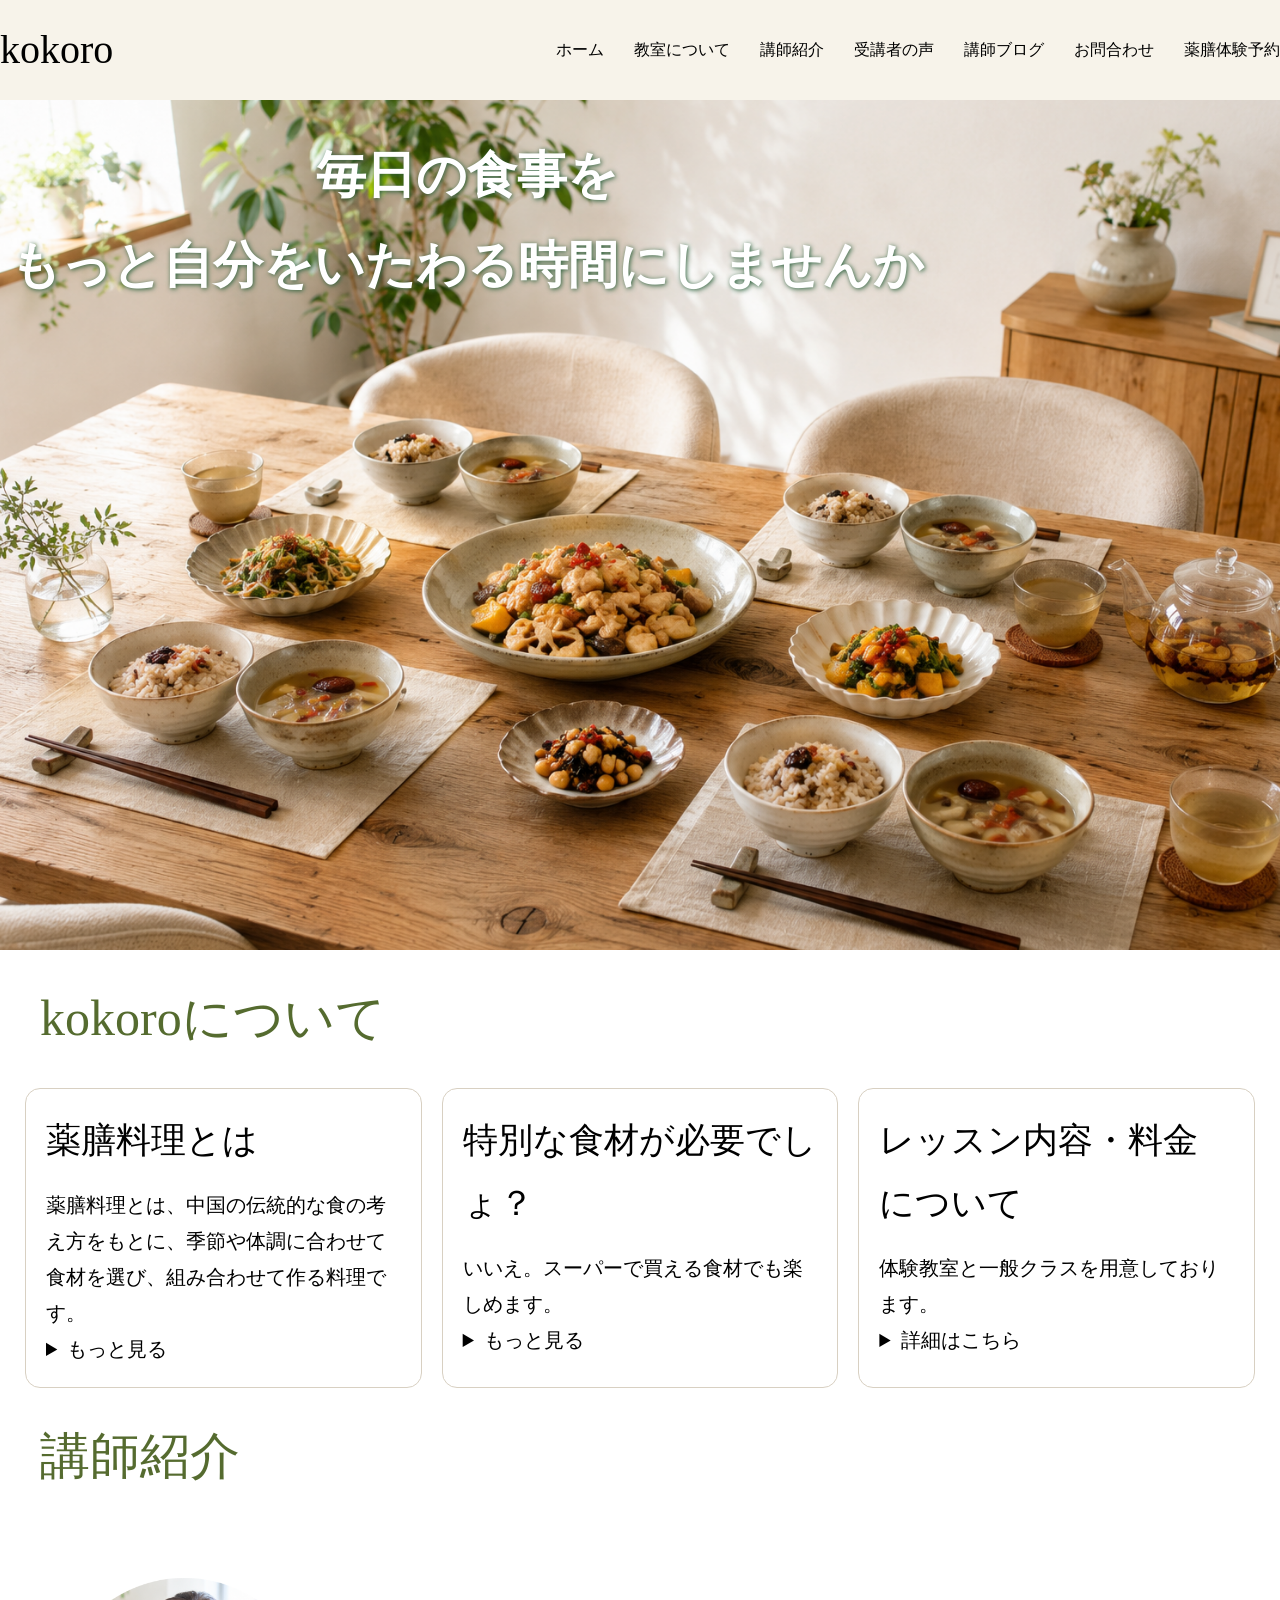
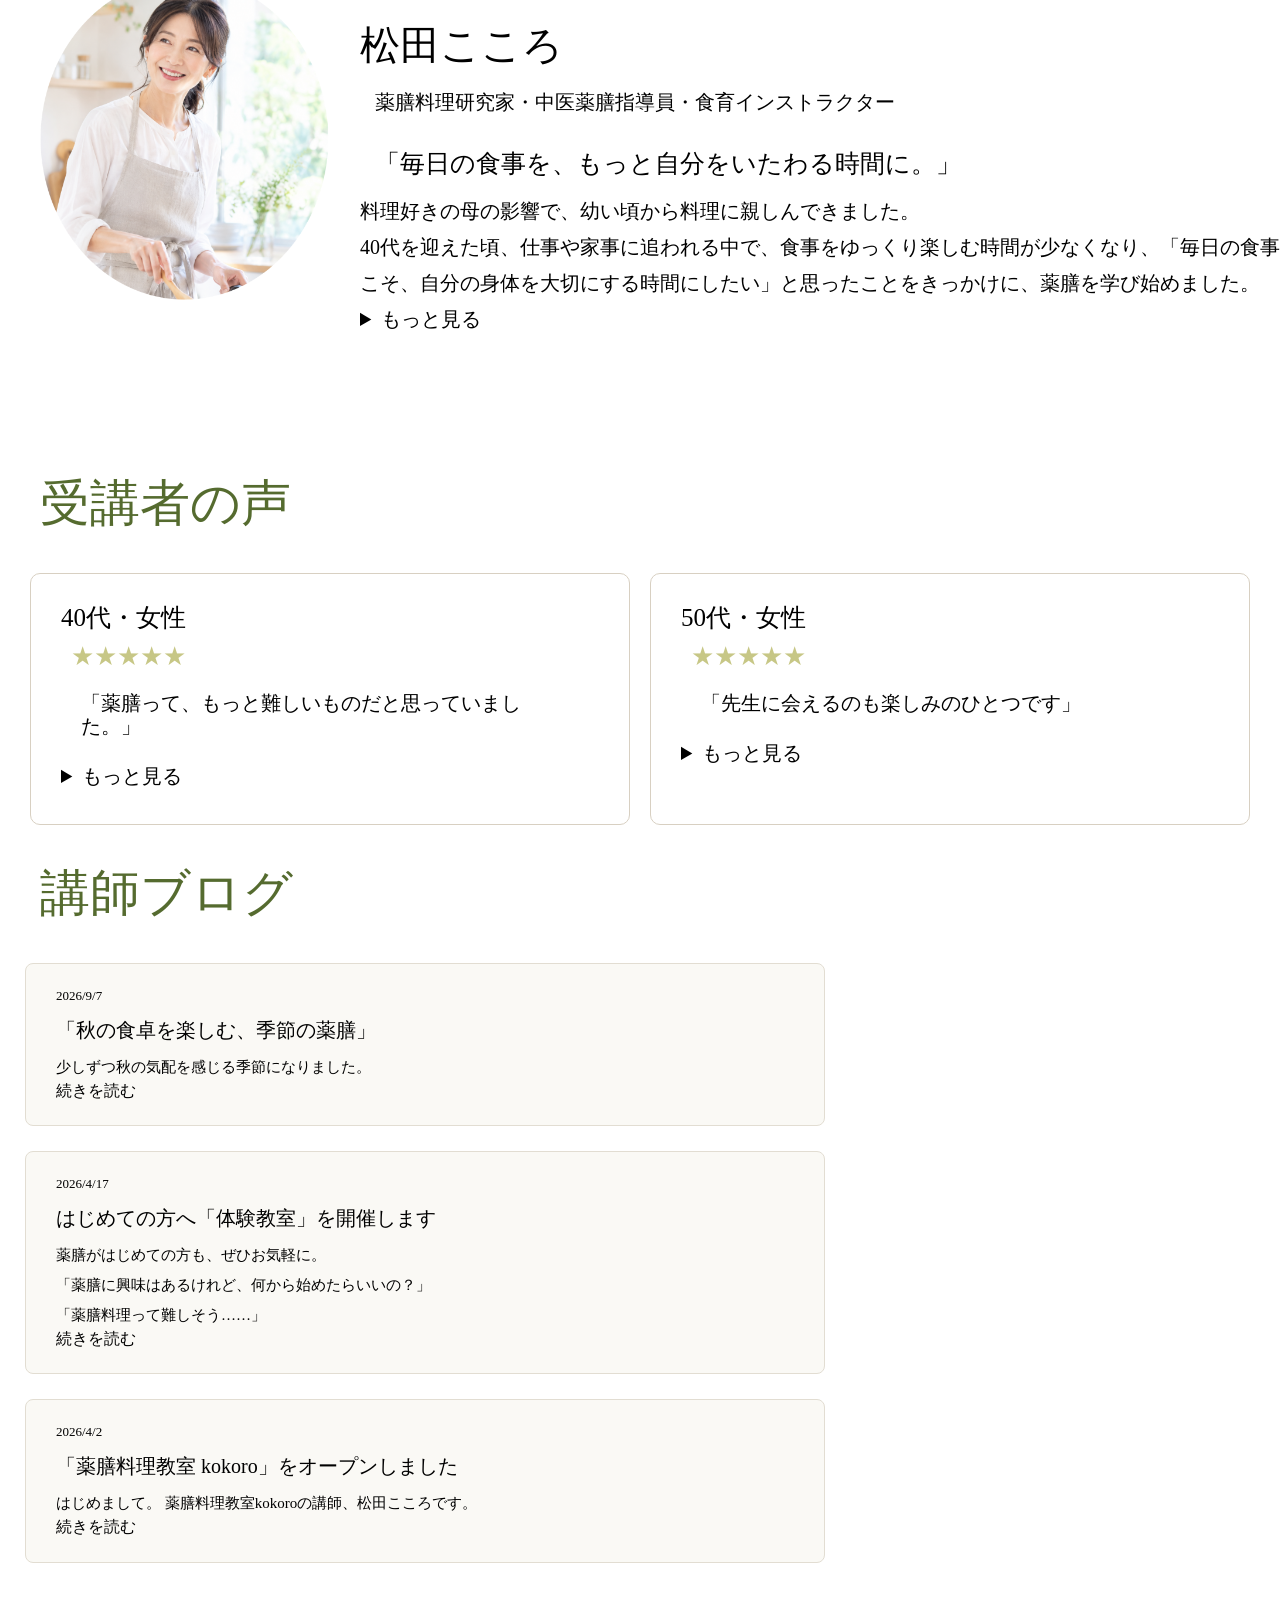
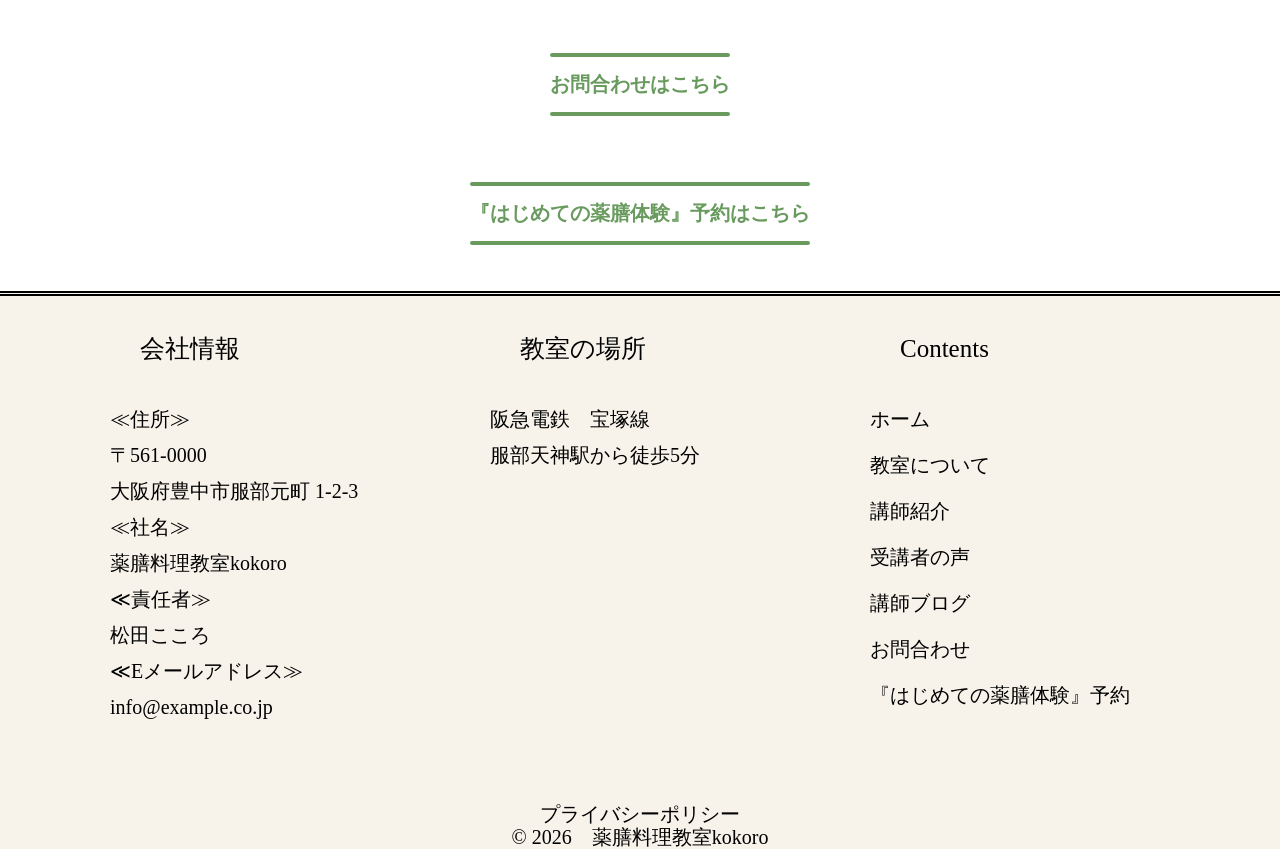
==== commit cbe8f42b: "fix: index, blog2 に css の link タグを追加" ====
--- a/index.html
+++ b/index.html
@@ -5,16 +5,17 @@
     <meta name="viewport" content="width=device-width, initial-scale=1.0" />
     <link rel="stylesheet" href="./styles/common/reset.css" />
     <link rel="stylesheet" href="./styles/common/common.css" />
+    <link rel="stylesheet" href="./styles/parts/card.css" />
+    <link rel="stylesheet" href="./styles/parts/button.css" />
+    <link rel="stylesheet" href="./styles/animation/btn.css" />
     <link rel="stylesheet" href="./styles/common/header.css" />
     <link rel="stylesheet" href="./styles/pages/style.css" />
     <link rel="stylesheet" href="./styles/content/koushi.css" />
     <link rel="stylesheet" href="./styles/content/voice.css" />
+    <link rel="stylesheet" href="./styles/content/blog-main.css" />
     <link rel="stylesheet" href="./styles/content/koushivlog.css" />
+    <link rel="stylesheet" href="./styles/parts/contact-form.css" />
     <link rel="stylesheet" href="./styles/common/footer.css" />
-    <link rel="stylesheet" href="./styles/parts/card.css" />
-    <link rel="stylesheet" href="./styles/parts/button.css" />
-    <link rel="stylesheet" href="./styles/content/blog-main.css" />
-    <link rel="stylesheet" href="./styles/animation/btn.css" />
     <title>薬膳料理教室kokoro</title>
   </head>
 
@@ -122,7 +123,7 @@
       </section>
 
       <section id="koushi">
-        <h2 class="section-title koushi-title-sp-m tab-m40">講師紹介</h2>
+        <h2 class="section-title koushi-title-sp-m">講師紹介</h2>
         <div class="koushi-content flex">
           <img src="images/teacher.png" alt="講師" class="koushi-img" />
           <div class="flex1">
@@ -250,9 +251,9 @@
 
       <div class="button-area">
         <a href="contact.html" class="button">お問合わせはこちら</a>
-        <a href="book.html" class="button"
-          >『はじめての薬膳体験』予約はこちら</a
-        >
+        <a href="book.html" class="button">
+          『はじめての薬膳体験』予約はこちら
+        </a>
       </div>
     </main>
 
--- a/styles/parts/button.css
+++ b/styles/parts/button.css
@@ -52,3 +52,10 @@
 .prev-button {
   margin-right: 300px;
 }
+
+@media screen and (max-width: 380px) {
+  .button {
+    font-size: 15px;
+    align-items: center;
+  }
+}
--- a/styles/pages/style.css
+++ b/styles/pages/style.css
@@ -25,10 +25,10 @@
 
   /* 後勝ち */
   .koushi-title-sp-m {
-    margin: 20px 40px 0px;
+    margin: 20px 0px 0px;
   }
 
   .voice-title-sp-m {
-    margin: 25px;
+    margin: 35px 20px 5px;
   }
 }
--- a/styles/content/koushi.css
+++ b/styles/content/koushi.css
@@ -49,7 +49,8 @@
 
   .name {
     font-size: 20px;
-    margin-left: 10px;
+    margin-top: 0;
+    margin-left: 5px;
   }
 
   .explain {
--- a/styles/content/voice.css
+++ b/styles/content/voice.css
@@ -40,15 +40,13 @@
 }
 
 @media screen and (max-width: 380px) {
-  #voice {
-    font-size: 20px;
-    color: darkolivegreen;
-    margin: 25px;
-  }
-
   .voice-content {
     font-size: 15px;
     flex-direction: column;
+  }
+
+  .voice-wrap {
+    width: 95%;
   }
 
   .voice-title {
--- a/styles/content/koushivlog.css
+++ b/styles/content/koushivlog.css
@@ -4,10 +4,3 @@
     color: darkolivegreen;
   }
 }
-
-@media screen and (max-width: 380px) {
-  .koushi-title {
-    font-size: 20px;
-    color: darkolivegreen;
-  }
-}
--- a/styles/parts/contact-form.css
+++ b/styles/parts/contact-form.css
@@ -0,0 +1,57 @@
+.contact-form {
+  max-width: 800px;
+  margin: 40px auto;
+}
+
+.form-item {
+  font-size: 20px;
+  display: flex;
+  align-items: center;
+  margin: 20px;
+}
+
+.form-item label {
+  margin-right: 20px;
+}
+
+.form-item input,
+text {
+  flex: 1;
+  padding: 13px 50px;
+  border: 1px solid #d8d2c5;
+  border-radius: 5px;
+  background-color: #faf9f5;
+  font-size: 14px;
+  box-sizing: border-box;
+}
+
+.form-item textarea {
+  flex: 1;
+  padding: 13px 50px;
+  height: 100px;
+  border: 1px solid #d8d2c5;
+  border-radius: 5px;
+  background-color: #faf9f5;
+  font-size: 14px;
+  box-sizing: border-box;
+}
+
+.form-button {
+  text-align: center;
+  margin-top: 50px;
+}
+
+.form-button input {
+  padding: 10px 20px;
+  font-size: 14px;
+}
+
+.button-area {
+  width: 100%;
+  max-width: 800px;
+  margin: 40px auto;
+  display: flex;
+  flex-direction: column;
+  align-items: center;
+  gap: 20px;
+}
--- a/styles/common/footer.css
+++ b/styles/common/footer.css
@@ -32,13 +32,92 @@
   background-color: #f7f3ea;
 }
 
-@media screen and (max-width: 768px) {
+@media screen and (max-width: 380px) {
+  .footer-section {
+    display: block;
+    margin-top: 30px;
+    padding: 30px 20px;
+  }
+
+  .footer-content {
+    width: 100%;
+    margin-bottom: 35px;
+    font-size: 14px;
+    line-height: 1.7;
+  }
+
+  .footer-content:last-child {
+    margin-bottom: 0;
+  }
+
+  .info {
+    margin-bottom: 10px;
+    font-size: 20px;
+  }
+
+  .footer-content a {
+    margin-bottom: 5px;
+  }
+
   .map {
-    width: 150px;
-    height: 150px;
+    display: block;
+    width: 100%;
+    max-width: 280px;
+    height: 200px;
+    margin-top: 10px;
+  }
+
+  .footer-bottom {
+    margin-top: 0;
+    padding: 20px 10px;
+    font-size: 13px;
+    line-height: 1.6;
   }
 }
+@media screen and (max-width: 380px) {
+  .footer-section {
+    display: block;
+    margin-top: 30px;
+    padding: 30px 20px;
+  }
 
-.footer-content {
-  font-size: 15px;
+  .footer-content {
+    text-align: center;
+    width: 100%;
+    margin-bottom: 35px;
+    font-size: 14px;
+    line-height: 1.7;
+  }
+
+  .footer-content:last-child {
+    margin-bottom: 0;
+  }
+
+  .info {
+    display: inline-block;
+    margin: 0 auto 10px;
+    padding: 5px 15px;
+    font-size: 20px;
+    border: 3px double;
+    border-radius: 10px;
+  }
+
+  .footer-content a {
+    margin-bottom: 5px;
+  }
+
+  .map {
+    display: block;
+    width: 100%;
+    max-width: 280px;
+    height: 200px;
+    margin: 10px auto 0;
+  }
+
+  .footer-bottom {
+    margin-top: 0;
+    padding: 20px 10px;
+    font-size: 13px;
+    line-height: 1.6;
+  }
 }
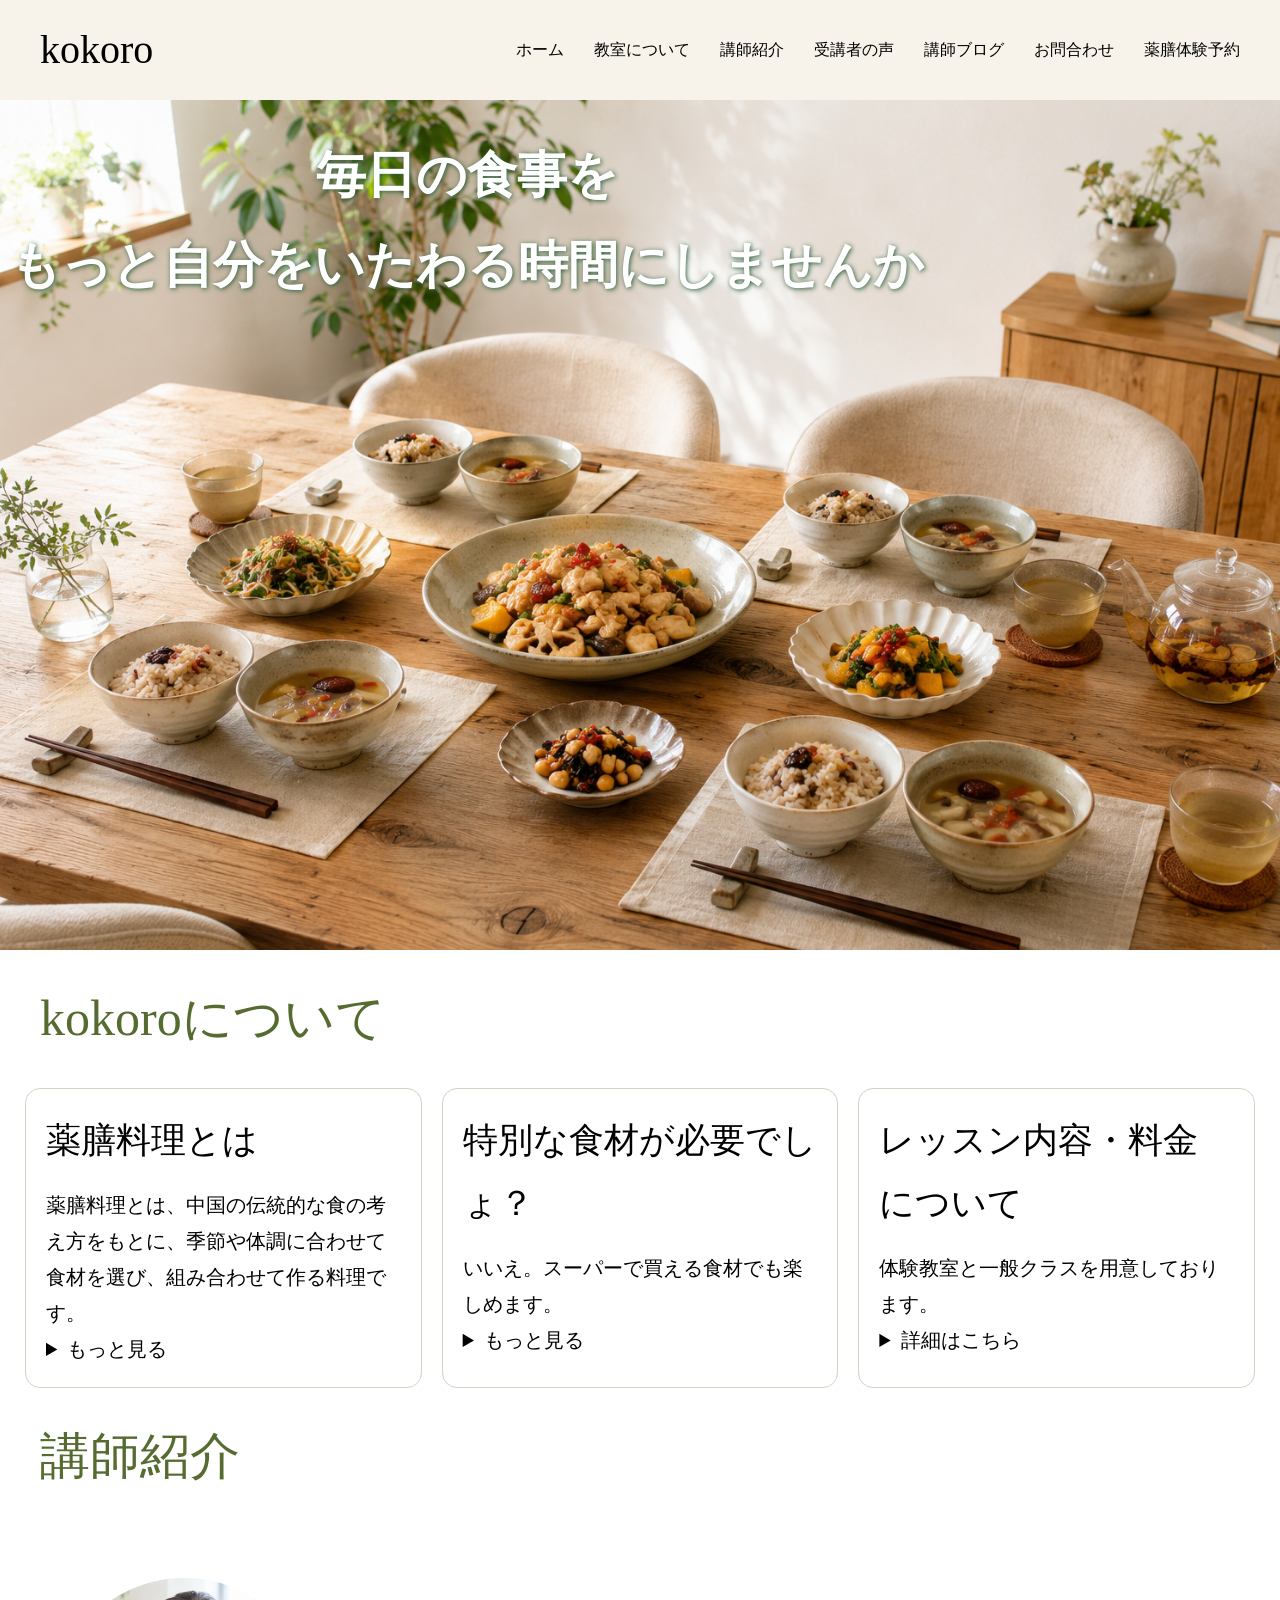
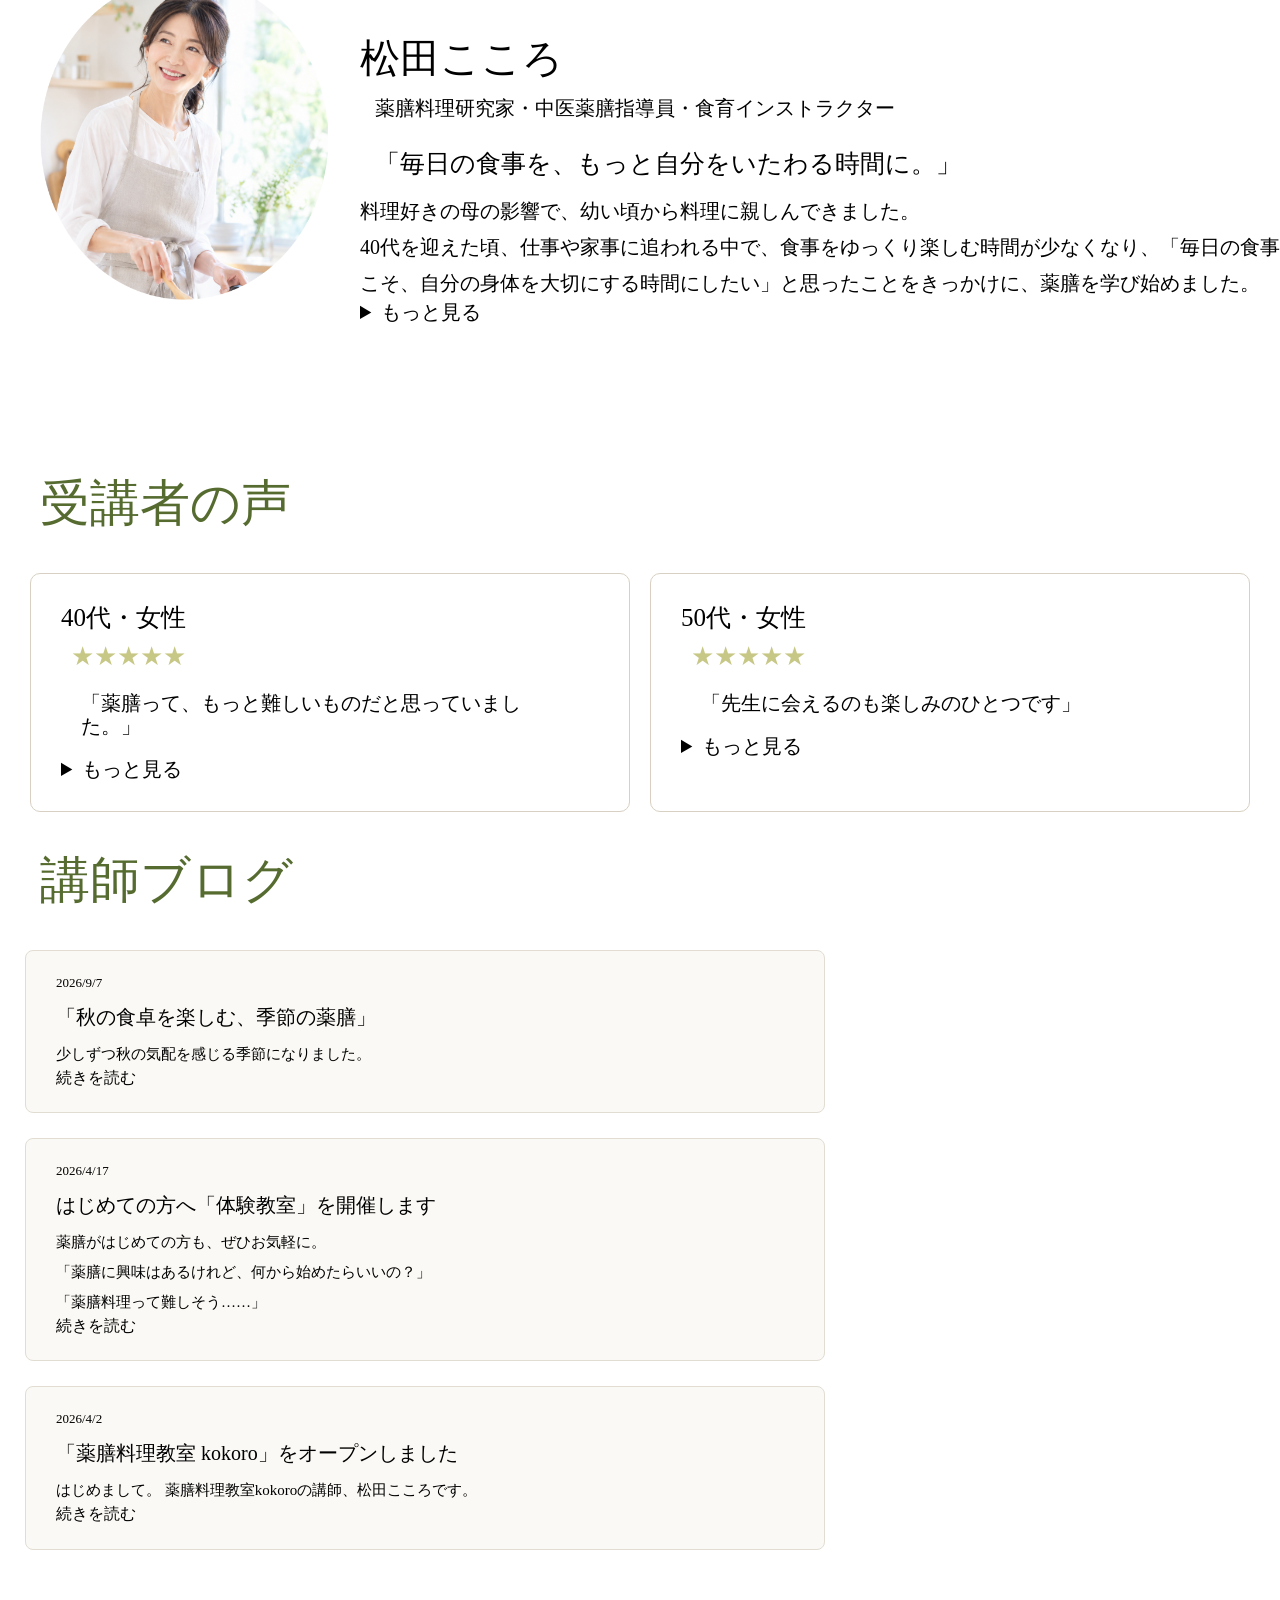
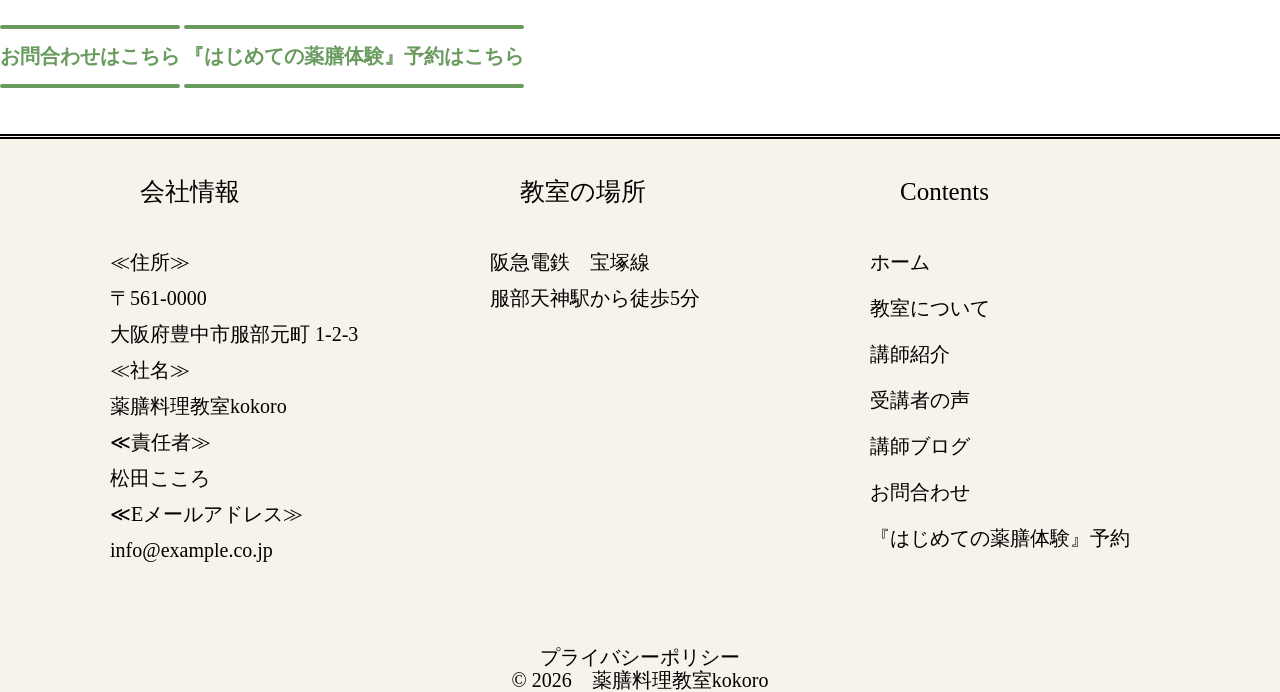
==== commit c22a4815: "fix: ヘッダーを均等幅にし、size だとなんのサイズかわからないため、fs に名前を変更" ====
--- a/index.html
+++ b/index.html
@@ -5,28 +5,27 @@
     <meta name="viewport" content="width=device-width, initial-scale=1.0" />
     <link rel="stylesheet" href="./styles/common/reset.css" />
     <link rel="stylesheet" href="./styles/common/common.css" />
-    <link rel="stylesheet" href="./styles/parts/card.css" />
-    <link rel="stylesheet" href="./styles/parts/button.css" />
-    <link rel="stylesheet" href="./styles/animation/btn.css" />
     <link rel="stylesheet" href="./styles/common/header.css" />
     <link rel="stylesheet" href="./styles/pages/style.css" />
     <link rel="stylesheet" href="./styles/content/koushi.css" />
     <link rel="stylesheet" href="./styles/content/voice.css" />
+    <link rel="stylesheet" href="./styles/content/koushivlog.css" />
+    <link rel="stylesheet" href="./styles/common/footer.css" />
+    <link rel="stylesheet" href="./styles/parts/card.css" />
+    <link rel="stylesheet" href="./styles/parts/button.css" />
     <link rel="stylesheet" href="./styles/content/blog-main.css" />
-    <link rel="stylesheet" href="./styles/content/koushivlog.css" />
-    <link rel="stylesheet" href="./styles/parts/contact-form.css" />
-    <link rel="stylesheet" href="./styles/common/footer.css" />
+    <link rel="stylesheet" href="./styles/animation/btn.css" />
     <title>薬膳料理教室kokoro</title>
   </head>
 
   <body>
     <header class="header-wrapper">
       <div class="flex">
-        <h1 class="header-title">
+        <h1 class="header-title ml40">
           <a href="/index.html">kokoro</a>
         </h1>
         <nav class="sp-nav pc-nav">
-          <ul class="flex">
+          <ul class="flex mr40">
             <li class="menu-list">
               <a class="base-hover" href="#">ホーム</a>
             </li>
@@ -128,17 +127,17 @@
           <img src="images/teacher.png" alt="講師" class="koushi-img" />
           <div class="flex1">
             <h1 class="name">松田こころ</h1>
-            <p class="explain size">
+            <p class="explain fs">
               薬膳料理研究家・中医薬膳指導員・食育インストラクター
             </p>
             <p class="everyday">
               「毎日の食事を、もっと自分をいたわる時間に。」
             </p>
-            <p class="explain-content size">
+            <p class="explain-content fs">
               料理好きの母の影響で、幼い頃から料理に親しんできました。
               <br />
               40代を迎えた頃、仕事や家事に追われる中で、食事をゆっくり楽しむ時間が少なくなり、「毎日の食事こそ、自分の身体を大切にする時間にしたい」と思ったことをきっかけに、薬膳を学び始めました。
-              <details class="size">
+              <details class="fs">
                 <summary>もっと見る</summary>
                 薬膳を学ぶ中で感じたのは、薬膳は決して特別な料理ではないということ。
                 スーパーで手に入る身近な食材を使い、季節やその日の自分の状態に合わせて食材を選ぶ。
@@ -173,7 +172,7 @@
             <h4 class="voice-title">
               「薬膳って、もっと難しいものだと思っていました。」
             </h4>
-            <details class="size">
+            <details class="fs">
               <summary class="base-hover">もっと見る</summary>
               ここ数年、なんとなく身体の調子がすっきりしない日が続き、食生活を見直してみようと思ったことが、薬膳に興味を持ったきっかけです。
               <br />
@@ -195,7 +194,7 @@
             <p>50代・女性</p>
             <p class="star">★★★★★</p>
             <h4 class="voice-title">「先生に会えるのも楽しみのひとつです」</h4>
-            <details class="size">
+            <details class="fs">
               <summary class="base-hover">もっと見る</summary>
               薬膳に興味があって通い始めましたが、今では先生に会えることも教室に通う楽しみのひとつになっています。
               <br />
@@ -251,9 +250,9 @@
 
       <div class="button-area">
         <a href="contact.html" class="button">お問合わせはこちら</a>
-        <a href="book.html" class="button">
-          『はじめての薬膳体験』予約はこちら
-        </a>
+        <a href="book.html" class="button"
+          >『はじめての薬膳体験』予約はこちら</a
+        >
       </div>
     </main>
 
--- a/styles/common/common.css
+++ b/styles/common/common.css
@@ -2,10 +2,18 @@
   display: flex;
 }
 
-.size {
+.fs {
   font-size: 20px;
 }
 
 .flex1 {
   flex: 1;
 }
+
+.ml40 {
+  margin-left: 40px;
+}
+
+.mr40 {
+  margin-right: 40px;
+}
--- a/styles/content/voice.css
+++ b/styles/content/voice.css
@@ -53,7 +53,7 @@
     font-size: 20px;
   }
 
-  .size {
+  .fs {
     font-size: 15px;
   }
 }
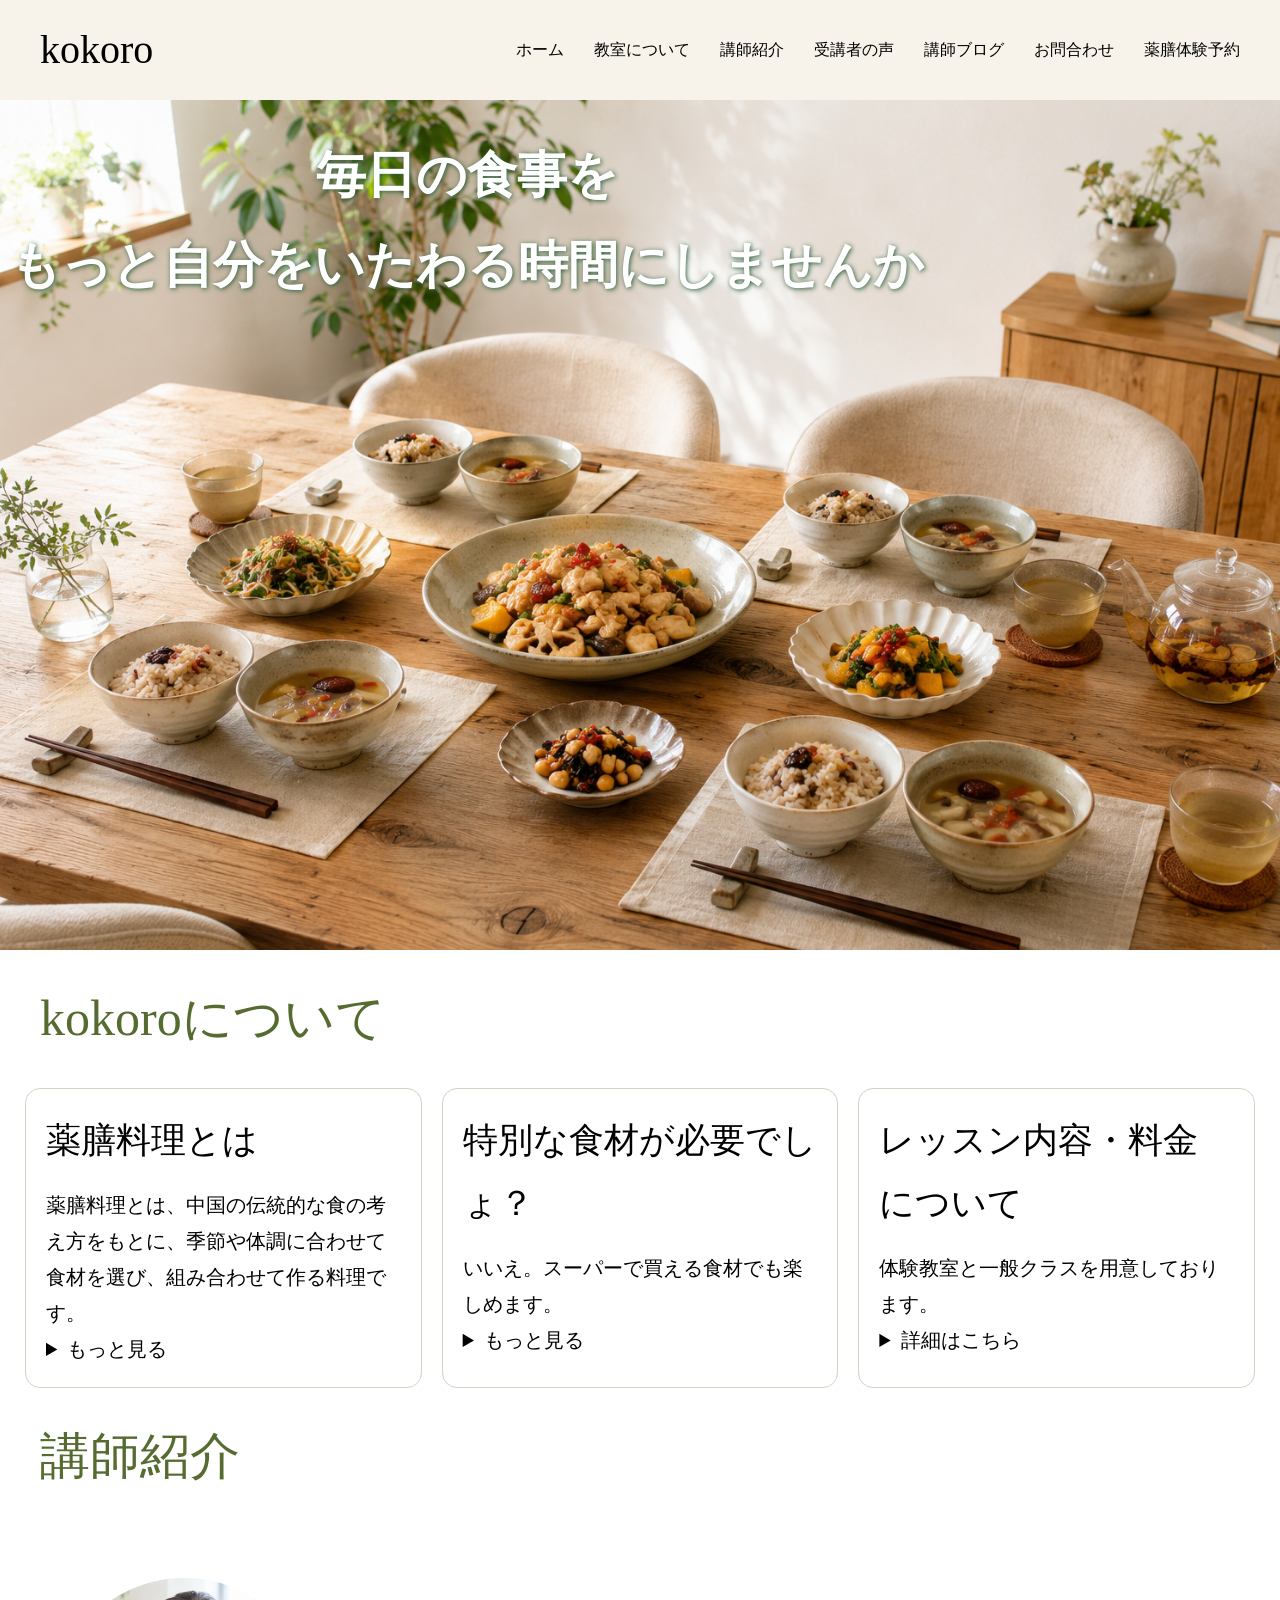
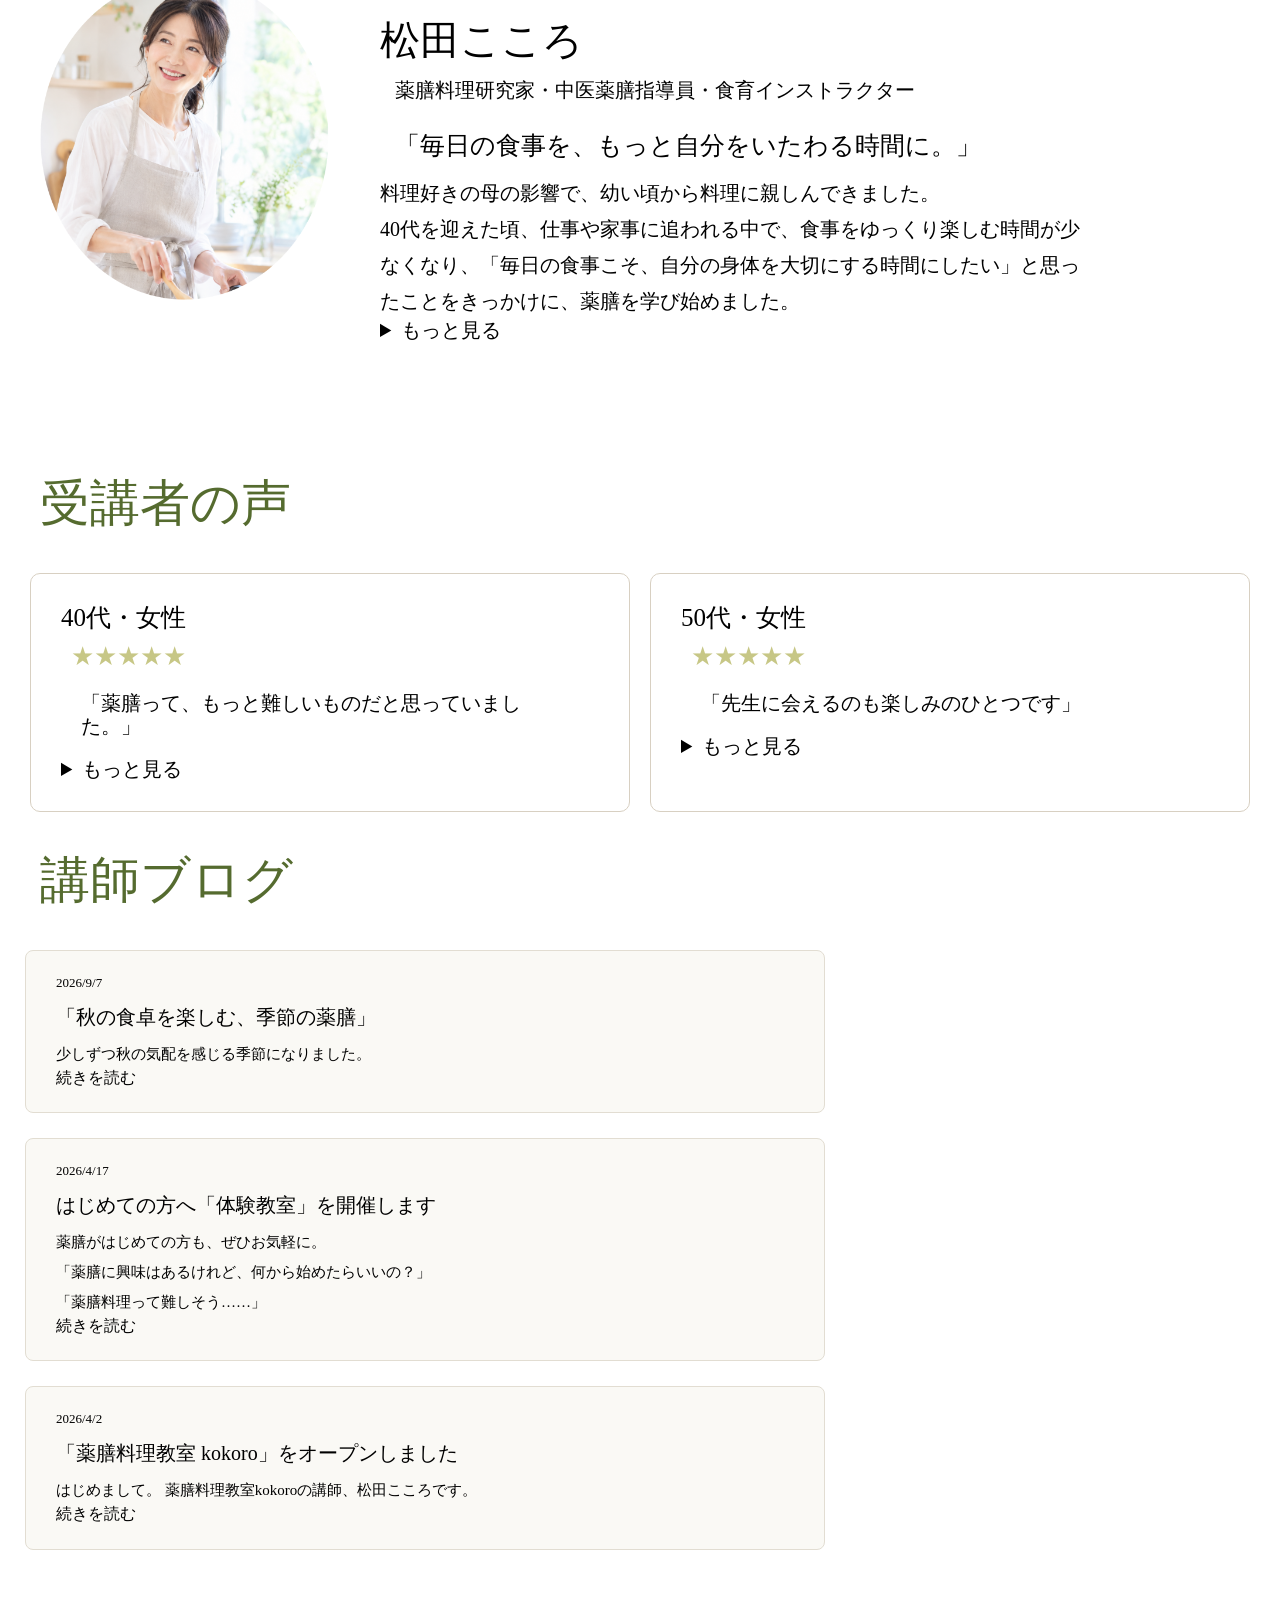
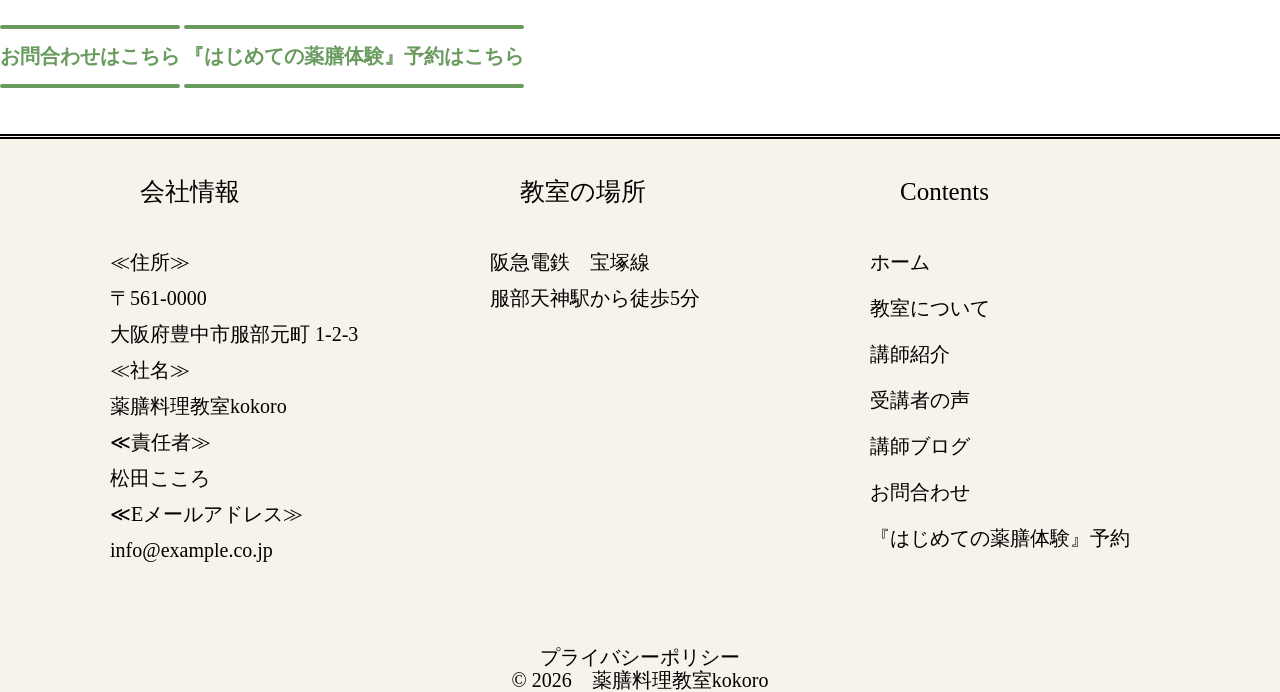
==== commit cb82034a: "fix: 最大幅、余白を追加" ====
--- a/index.html
+++ b/index.html
@@ -125,7 +125,16 @@
         <h2 class="section-title koushi-title-sp-m">講師紹介</h2>
         <div class="koushi-content flex">
           <img src="images/teacher.png" alt="講師" class="koushi-img" />
-          <div class="flex1">
+          <!-- 
+          レスポンシブで画面が小さくなるとテキスト周りに余白がなくなるので、padding を追加しました。
+          x, y は数学と同じで、
+          x = 左右
+          y = 上下
+          を表しています。
+          px = パディングの左右
+          py = パディングの上下
+          -->
+          <div class="flex1 px20">
             <h1 class="name">松田こころ</h1>
             <p class="explain fs">
               薬膳料理研究家・中医薬膳指導員・食育インストラクター
--- a/styles/common/common.css
+++ b/styles/common/common.css
@@ -17,3 +17,7 @@
 .mr40 {
   margin-right: 40px;
 }
+
+.px20 {
+  padding: 0 20px ;
+}
--- a/styles/content/koushi.css
+++ b/styles/content/koushi.css
@@ -23,6 +23,8 @@
 
 .explain-content {
   line-height: 1.8;
+  /* 画面が広くなると、改行のないテキストが無限に伸びてしまうので、最大幅を追加しました！ */
+  max-width: 700px;
 }
 
 @media screen and (max-width: 768px) {
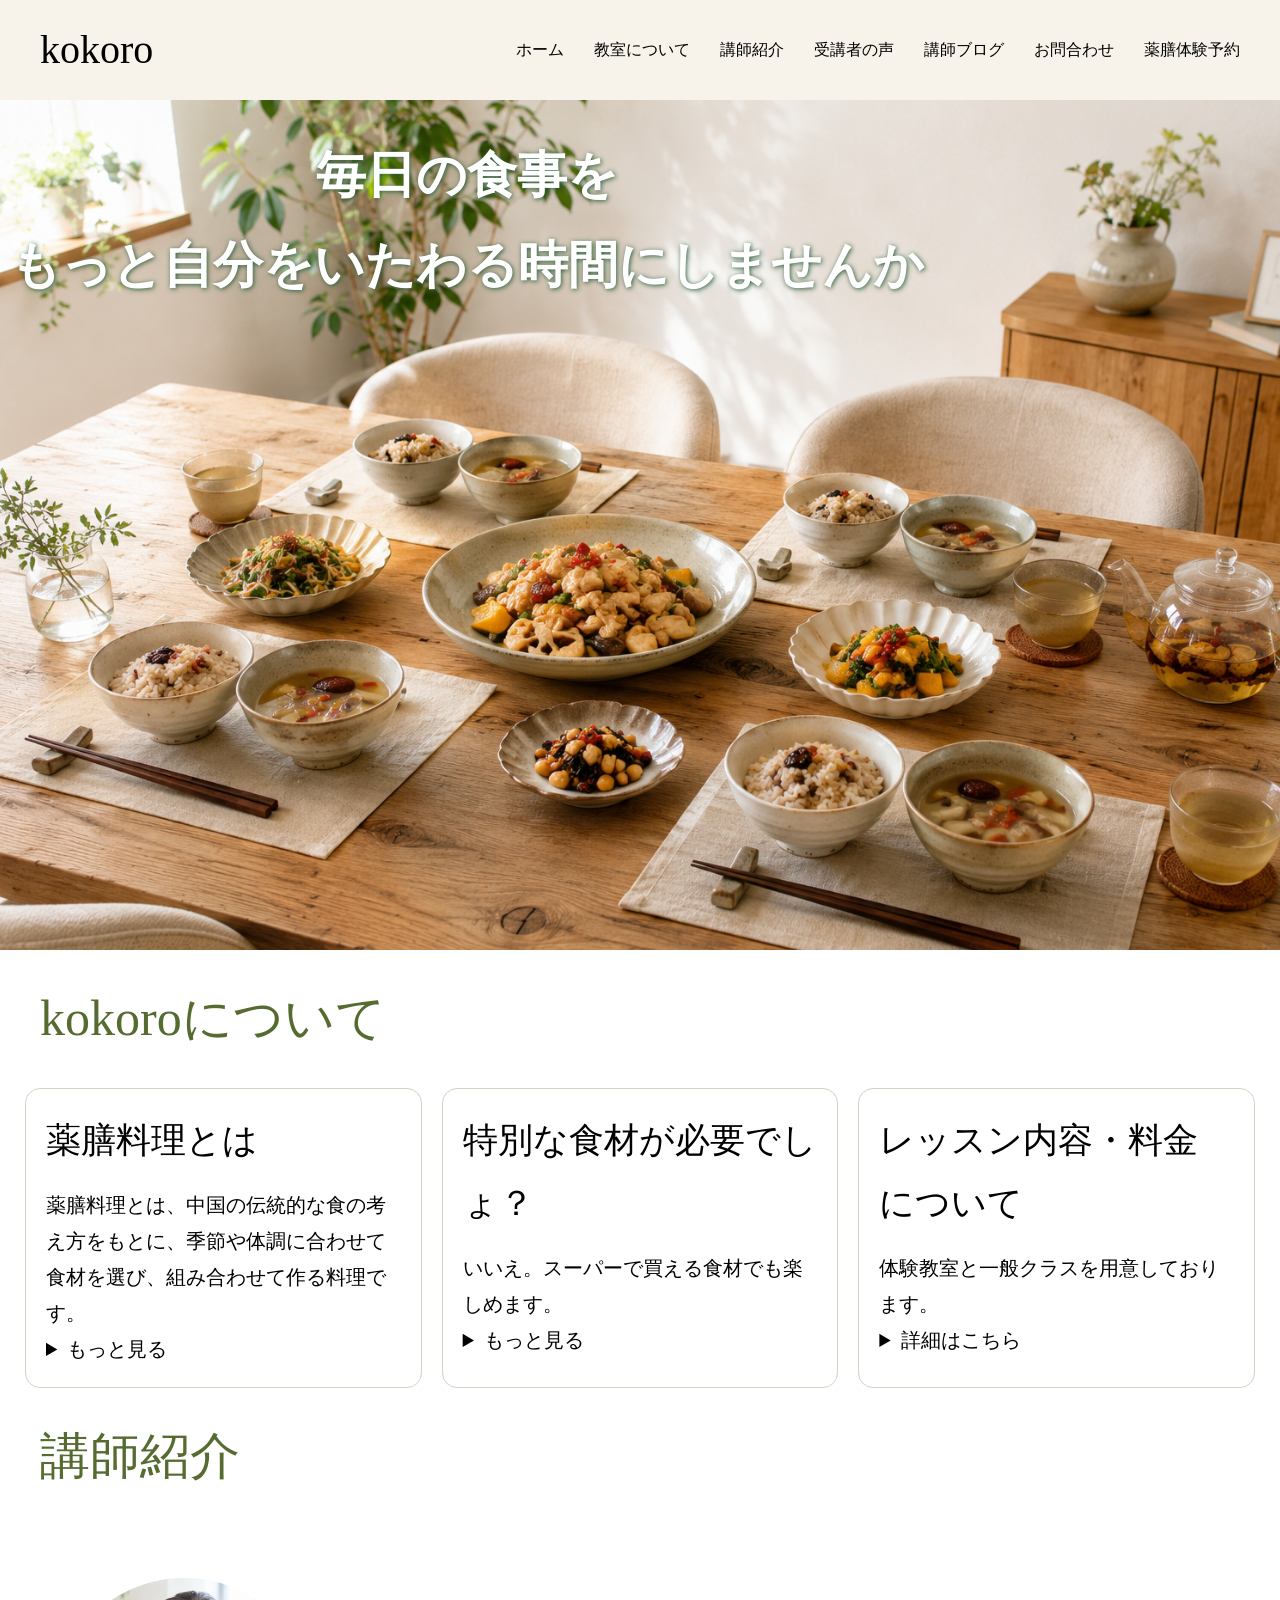
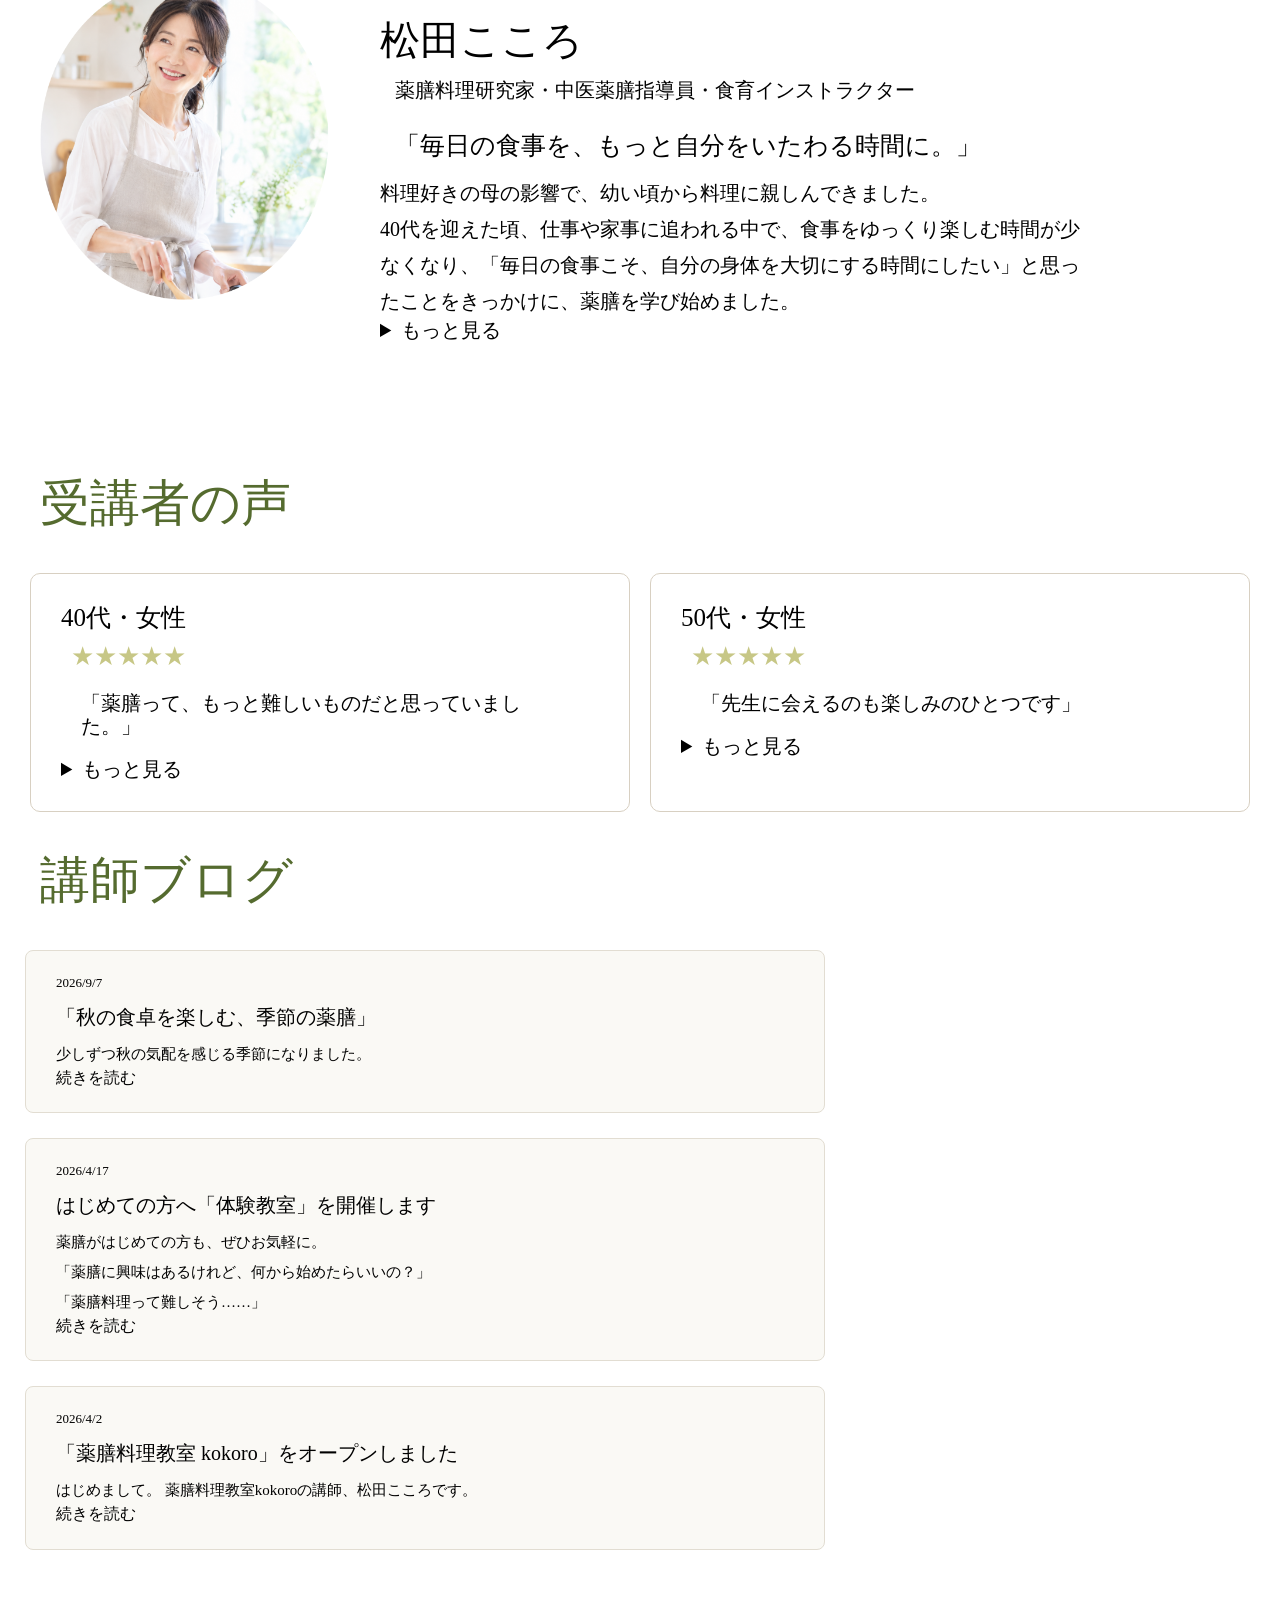
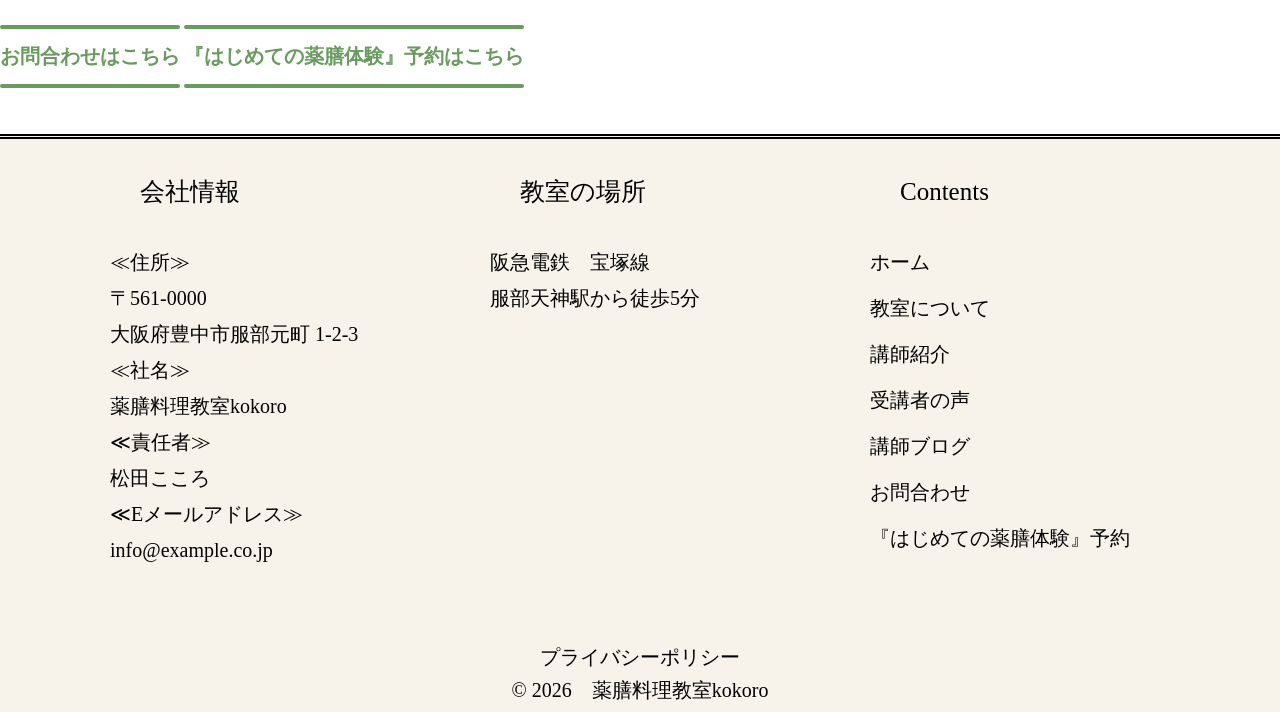
==== commit e31b4fe1: "fix: footer に余白を追加、プラポリにfooter が無かった為追加" ====
--- a/index.html
+++ b/index.html
@@ -265,7 +265,7 @@
       </div>
     </main>
 
-    <footer>
+    <footer class="pb10">
       <section class="footer-section">
         <div class="footer-content">
           <h4 class="info">会社情報</h4>
@@ -306,7 +306,7 @@
 
         <div class="footer-content">
           <h4 class="info">Contents</h4>
-          <a class="base-hover" href="index.html#">ホーム</a>
+          <a class="base-hover" href="index.html">ホーム</a>
           <a class="base-hover" href="#kokoro">教室について</a>
           <a class="base-hover" href="#koushi">講師紹介</a>
           <a class="base-hover" href="#voice">受講者の声</a>
@@ -317,7 +317,9 @@
       </section>
 
       <div class="footer-bottom">
-        <a href="privacy.html">プライバシーポリシー</a>
+        <div class="mb10 base-hover">
+          <a href="privacy.html">プライバシーポリシー</a>
+        </div>
         <p>&copy; 2026　薬膳料理教室kokoro</p>
       </div>
     </footer>
--- a/styles/common/common.css
+++ b/styles/common/common.css
@@ -10,6 +10,14 @@
   flex: 1;
 }
 
+.mb10 {
+  margin-bottom: 10px;
+}
+
+.pb10 {
+  padding-bottom: 10px;
+}
+
 .ml40 {
   margin-left: 40px;
 }
@@ -19,5 +27,5 @@
 }
 
 .px20 {
-  padding: 0 20px ;
+  padding: 0 20px;
 }
--- a/styles/parts/button.css
+++ b/styles/parts/button.css
@@ -54,8 +54,16 @@
 }
 
 @media screen and (max-width: 380px) {
-  .button {
+  .button-area {
+    text-align: center;
+  }
+
+  .button-area .button {
+    margin: 0 0 30px;
     font-size: 15px;
-    align-items: center;
+  }
+
+  .button-area .button:last-child {
+    margin-bottom: 0;
   }
 }
